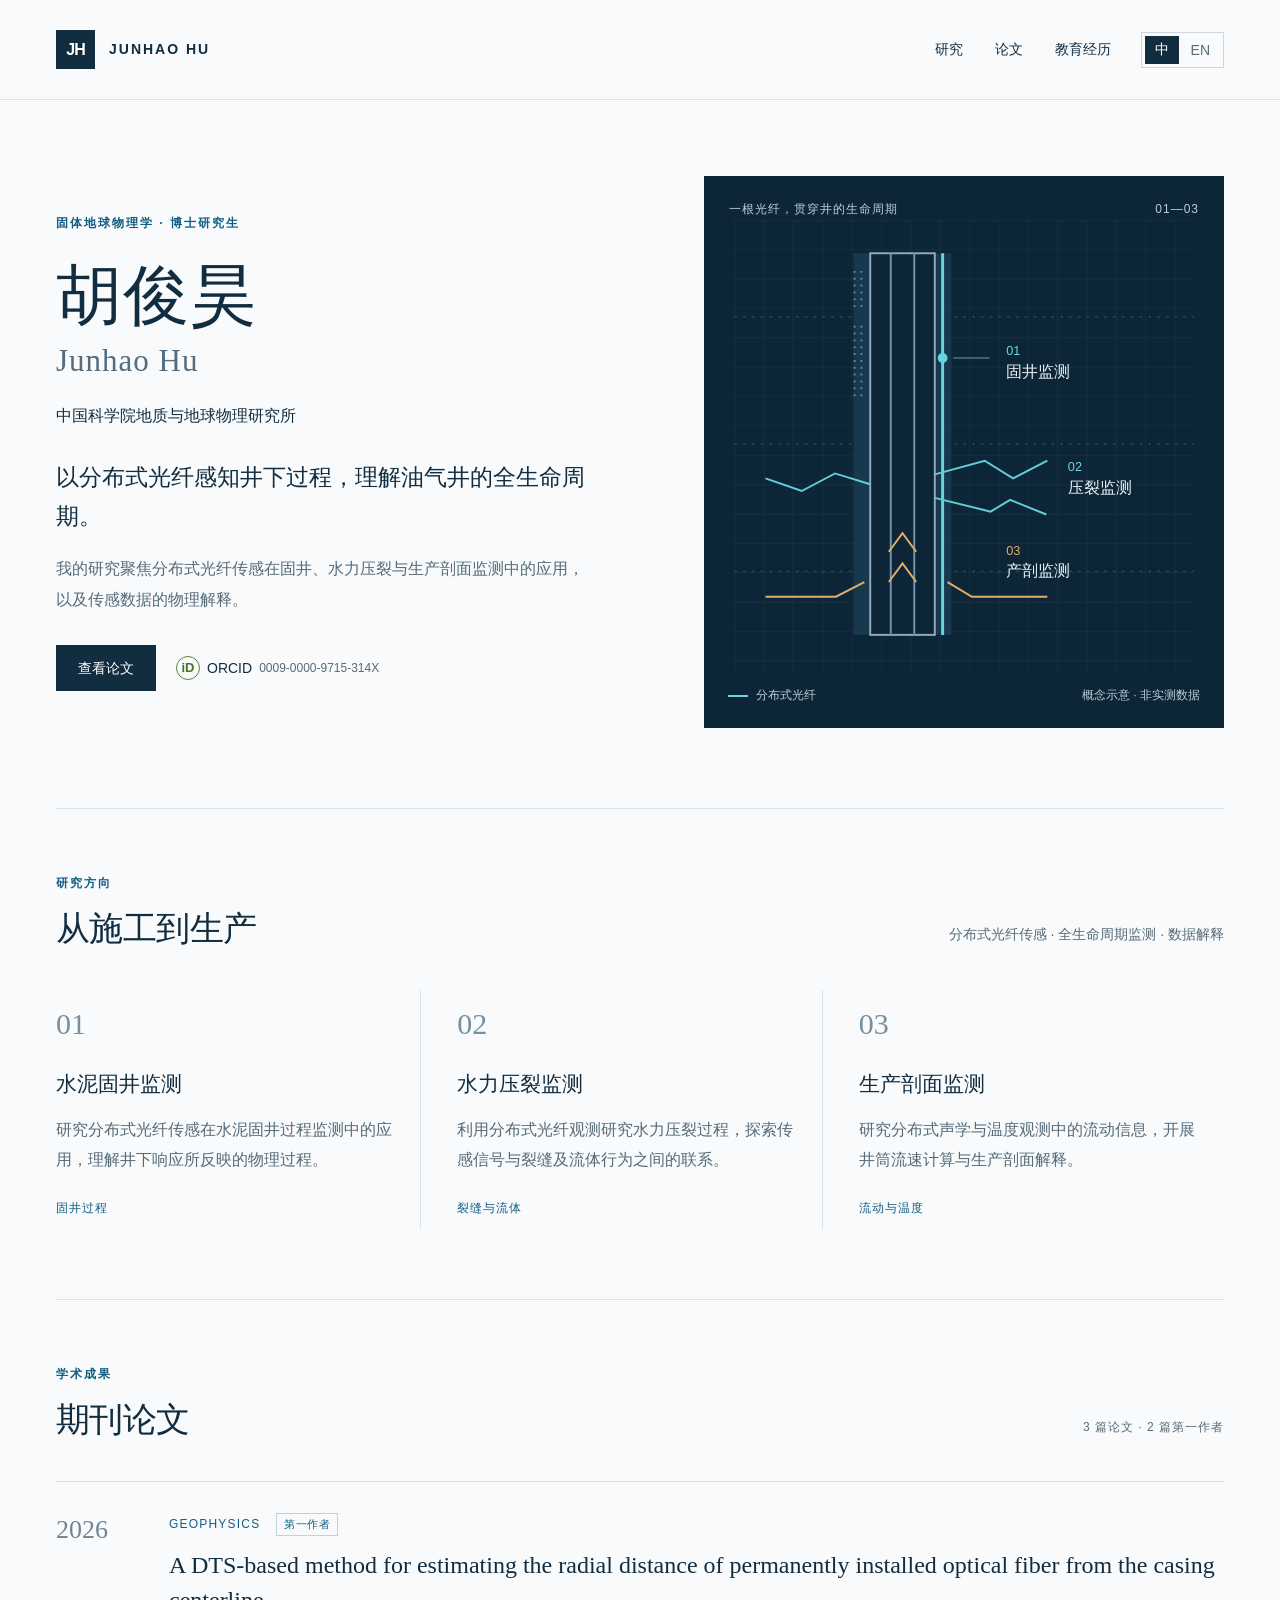
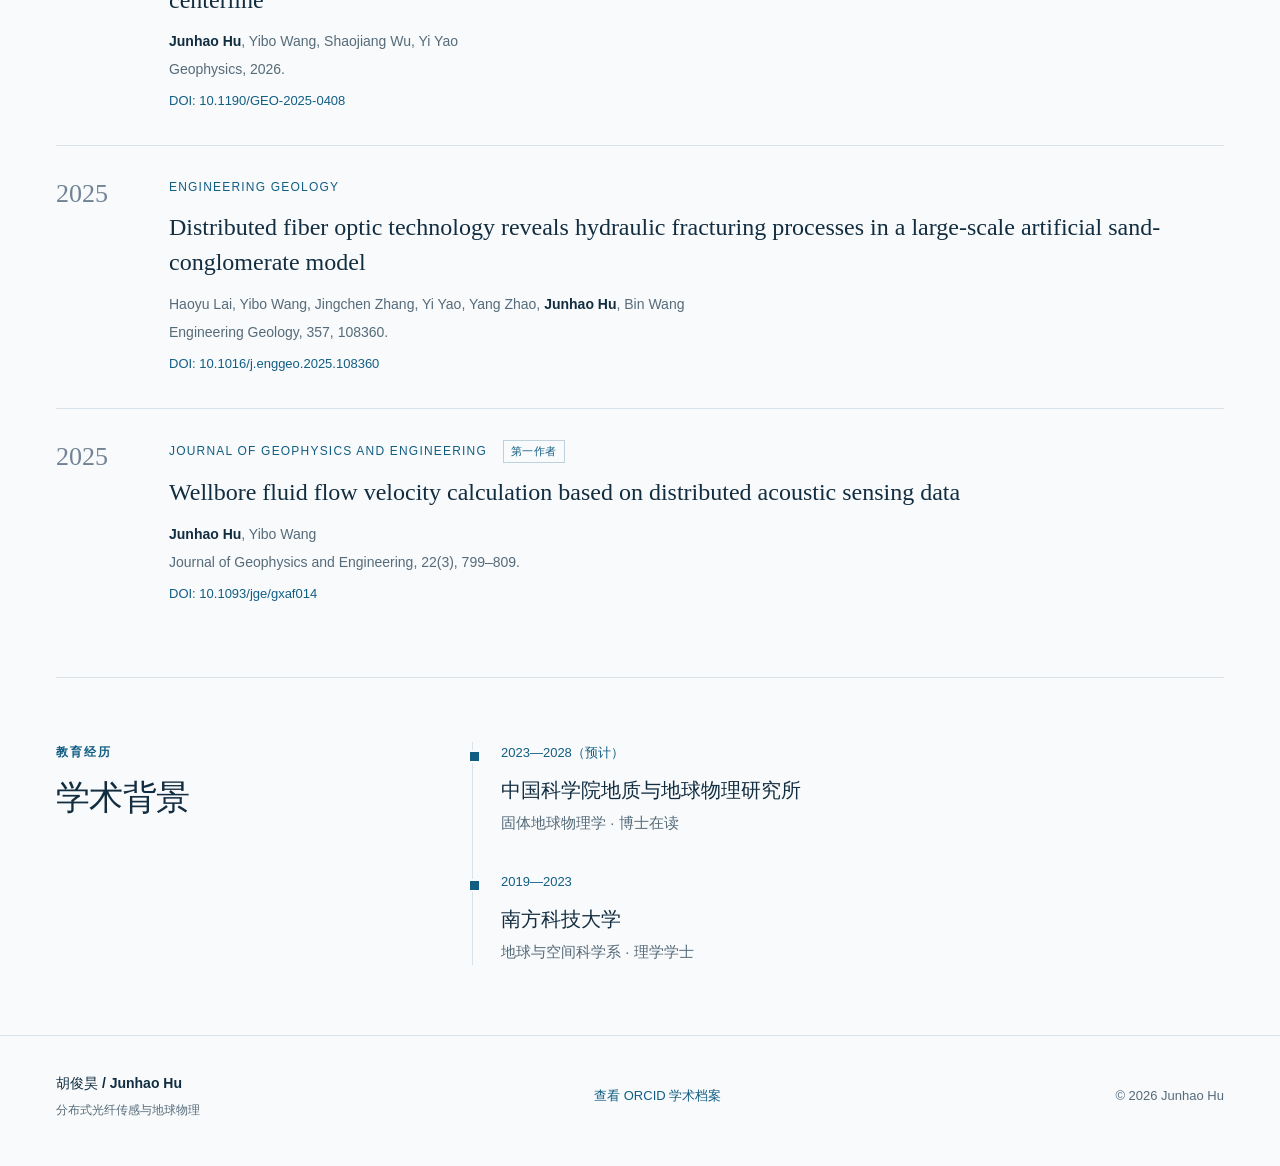
==== index.html @ ee8f6b7a "Publish bilingual academic homepage" ====
<!doctype html>
<html lang="zh-CN"><head><meta charset="utf-8"><meta name="viewport" content="width=device-width,initial-scale=1"><meta name="description" content="胡俊昊 Junhao Hu — 分布式光纤传感、油气井全生命周期监测与数据解释。Distributed fiber-optic sensing for oil and gas wells."><title>胡俊昊 · Junhao Hu | Geophysics</title><link rel="icon" href="favicon.svg" type="image/svg+xml"><link rel="stylesheet" href="style.css"></head>
<body><a class="skip" href="#main" data-zh="跳至正文" data-en="Skip to content">跳至正文</a><header><a class="brand" href="#home" aria-label="Junhao Hu home"><span class="monogram">JH</span><span>JUNHAO HU</span></a><nav aria-label="Main navigation"><a href="#research" data-zh="研究" data-en="Research">研究</a><a href="#publications" data-zh="论文" data-en="Publications">论文</a><a href="#education" data-zh="教育经历" data-en="Education">教育经历</a></nav><div class="languages" role="group" aria-label="Language"><button id="zh" aria-pressed="true" lang="zh">中</button><button id="en" aria-pressed="false" lang="en">EN</button></div></header>
<main id="main"><section class="hero" id="home"><div class="hero-copy"><div class="eyebrow" data-zh="固体地球物理学 · 博士研究生" data-en="SOLID EARTH GEOPHYSICS · PH.D. STUDENT">固体地球物理学 · 博士研究生</div><h1><span data-zh="胡俊昊" data-en="Junhao Hu">胡俊昊</span><small data-zh="Junhao Hu" data-en="胡俊昊">Junhao Hu</small></h1><p class="institution" data-zh="中国科学院地质与地球物理研究所" data-en="Institute of Geology and Geophysics, Chinese Academy of Sciences">中国科学院地质与地球物理研究所</p><p class="lead" data-zh="以分布式光纤感知井下过程，理解油气井的全生命周期。" data-en="Sensing downhole processes with distributed fiber optics throughout the life cycle of oil and gas wells.">以分布式光纤感知井下过程，理解油气井的全生命周期。</p><p class="intro" data-zh="我的研究聚焦分布式光纤传感在固井、水力压裂与生产剖面监测中的应用，以及传感数据的物理解释。" data-en="My research focuses on distributed fiber-optic sensing for cementing, hydraulic fracturing, and production profiling, with an emphasis on the physical interpretation of sensing data.">我的研究聚焦分布式光纤传感在固井、水力压裂与生产剖面监测中的应用，以及传感数据的物理解释。</p><div class="hero-links"><a class="primary" href="#publications" data-zh="查看论文" data-en="View publications">查看论文</a><a class="orcid" href="https://orcid.org/0009-0000-9715-314X" target="_blank" rel="noopener noreferrer"><span class="orcid-icon">iD</span>ORCID <span class="orcid-number">0009-0000-9715-314X</span></a></div></div>
<figure class="well-figure"><div class="figure-head"><span data-zh="一根光纤，贯穿井的生命周期" data-en="ONE FIBER. A WELL’S LIFE CYCLE.">一根光纤，贯穿井的生命周期</span><span>01—03</span></div><svg viewBox="0 0 470 465" role="img" aria-labelledby="diagram-title"><title id="diagram-title">Conceptual wellbore cross section showing cementing, hydraulic fracturing and production monitoring</title><defs><pattern id="grid" width="30" height="30" patternUnits="userSpaceOnUse"><path d="M 30 0 L 0 0 0 30" fill="none" stroke="#29465d" stroke-width=".5"/></pattern></defs><rect width="470" height="465" fill="url(#grid)"/><path d="M0 99H470 M0 229H470 M0 359H470" stroke="#557087" stroke-dasharray="3 6" opacity=".6"/><rect x="122" y="34" width="100" height="390" fill="#17384d"/><rect x="139" y="34" width="66" height="390" fill="#0d2637" stroke="#93aabb" stroke-width="2"/><path d="M160 34V424 M184 34V424" stroke="#7492a8" stroke-width="2"/><path d="M213 34V424" stroke="#68d4e0" stroke-width="3"/><path d="M123 52V90 M130 52V90 M123 108V180 M130 108V180" stroke="#608797" stroke-width="2" stroke-dasharray="2 5"/><path d="M205 260L256 246 285 264 320 246 M205 284L262 298 282 286 319 301 M139 270L103 259 69 277 32 264" fill="none" stroke="#63cedb" stroke-width="2"/><path d="M158 370L172 351 186 370 M158 339L172 320 186 339" fill="none" stroke="#e4ac6c" stroke-width="2"/><path d="M320 385H243L218 370 M32 385H104L133 370" fill="none" stroke="#e4ac6c" stroke-width="2"/><circle cx="213" cy="141" r="5" fill="#68d4e0"/><path d="M224 141H261" stroke="#7899aa"/><text x="278" y="138" fill="#6cd5df" font-size="13" font-family="sans-serif">01</text><text x="278" y="160" fill="#ecf1f5" font-size="16" data-zh="固井监测" data-en="Cementing">固井监测</text><text x="341" y="257" fill="#6cd5df" font-size="13" font-family="sans-serif">02</text><text x="341" y="279" fill="#ecf1f5" font-size="16" data-zh="压裂监测" data-en="Fracturing">压裂监测</text><text x="278" y="342" fill="#e4ac6c" font-size="13" font-family="sans-serif">03</text><text x="278" y="364" fill="#ecf1f5" font-size="16" data-zh="产剖监测" data-en="Production">产剖监测</text></svg><figcaption><span><i></i><span data-zh="分布式光纤" data-en="Distributed optical fiber">分布式光纤</span></span><span data-zh="概念示意 · 非实测数据" data-en="Conceptual · not measured data">概念示意 · 非实测数据</span></figcaption></figure></section>
<section id="research" class="section research"><div class="section-heading"><div><span class="eyebrow" data-zh="研究方向" data-en="RESEARCH INTERESTS">研究方向</span><h2 data-zh="从施工到生产" data-en="From construction to production">从施工到生产</h2></div><p data-zh="分布式光纤传感 · 全生命周期监测 · 数据解释" data-en="Distributed sensing · Life-cycle monitoring · Data interpretation">分布式光纤传感 · 全生命周期监测 · 数据解释</p></div><div class="research-grid"><article><span class="index">01</span><h3 data-zh="水泥固井监测" data-en="Cementing monitoring">水泥固井监测</h3><p data-zh="研究分布式光纤传感在水泥固井过程监测中的应用，理解井下响应所反映的物理过程。" data-en="Investigating distributed fiber-optic sensing for monitoring cementing operations and interpreting the physical processes behind downhole responses.">研究分布式光纤传感在水泥固井过程监测中的应用，理解井下响应所反映的物理过程。</p><div class="tag" data-zh="固井过程" data-en="CEMENTING OPERATIONS">固井过程</div></article><article><span class="index">02</span><h3 data-zh="水力压裂监测" data-en="Hydraulic fracturing">水力压裂监测</h3><p data-zh="利用分布式光纤观测研究水力压裂过程，探索传感信号与裂缝及流体行为之间的联系。" data-en="Using distributed fiber-optic observations to study hydraulic fracturing and explore links between sensing signals, fracture behavior, and fluid processes.">利用分布式光纤观测研究水力压裂过程，探索传感信号与裂缝及流体行为之间的联系。</p><div class="tag" data-zh="裂缝与流体" data-en="FRACTURES & FLUIDS">裂缝与流体</div></article><article><span class="index">03</span><h3 data-zh="生产剖面监测" data-en="Production profiling">生产剖面监测</h3><p data-zh="研究分布式声学与温度观测中的流动信息，开展井筒流速计算与生产剖面解释。" data-en="Studying flow information in distributed acoustic and temperature measurements for wellbore velocity estimation and production-profile interpretation.">研究分布式声学与温度观测中的流动信息，开展井筒流速计算与生产剖面解释。</p><div class="tag" data-zh="流动与温度" data-en="FLOW & TEMPERATURE">流动与温度</div></article></div></section>
<section id="publications" class="section publications"><div class="section-heading"><div><span class="eyebrow" data-zh="学术成果" data-en="PUBLICATIONS">学术成果</span><h2 data-zh="期刊论文" data-en="Journal articles">期刊论文</h2></div><span class="count" data-zh="3 篇论文 · 2 篇第一作者" data-en="3 ARTICLES · 2 FIRST-AUTHOR">3 篇论文 · 2 篇第一作者</span></div><div class="publication-list"><article class="paper"><div class="year">2026</div><div class="paper-body"><div class="journal">GEOPHYSICS <span data-zh="第一作者" data-en="FIRST AUTHOR">第一作者</span></div><h3><a href="https://doi.org/10.1190/GEO-2025-0408" target="_blank" rel="noopener noreferrer">A DTS-based method for estimating the radial distance of permanently installed optical fiber from the casing centerline</a></h3><p class="authors"><strong>Junhao Hu</strong>, Yibo Wang, Shaojiang Wu, Yi Yao</p><p class="citation">Geophysics, 2026.</p><a class="doi" href="https://doi.org/10.1190/GEO-2025-0408" target="_blank" rel="noopener noreferrer">DOI: 10.1190/GEO-2025-0408</a></div></article><article class="paper"><div class="year">2025</div><div class="paper-body"><div class="journal">ENGINEERING GEOLOGY</div><h3><a href="https://doi.org/10.1016/j.enggeo.2025.108360" target="_blank" rel="noopener noreferrer">Distributed fiber optic technology reveals hydraulic fracturing processes in a large-scale artificial sand-conglomerate model</a></h3><p class="authors">Haoyu Lai, Yibo Wang, Jingchen Zhang, Yi Yao, Yang Zhao, <strong>Junhao Hu</strong>, Bin Wang</p><p class="citation">Engineering Geology, 357, 108360.</p><a class="doi" href="https://doi.org/10.1016/j.enggeo.2025.108360" target="_blank" rel="noopener noreferrer">DOI: 10.1016/j.enggeo.2025.108360</a></div></article><article class="paper"><div class="year">2025</div><div class="paper-body"><div class="journal">JOURNAL OF GEOPHYSICS AND ENGINEERING <span data-zh="第一作者" data-en="FIRST AUTHOR">第一作者</span></div><h3><a href="https://doi.org/10.1093/jge/gxaf014" target="_blank" rel="noopener noreferrer">Wellbore fluid flow velocity calculation based on distributed acoustic sensing data</a></h3><p class="authors"><strong>Junhao Hu</strong>, Yibo Wang</p><p class="citation">Journal of Geophysics and Engineering, 22(3), 799–809.</p><a class="doi" href="https://doi.org/10.1093/jge/gxaf014" target="_blank" rel="noopener noreferrer">DOI: 10.1093/jge/gxaf014</a></div></article></div></section>
<section id="education" class="section education"><div><span class="eyebrow" data-zh="教育经历" data-en="EDUCATION">教育经历</span><h2 data-zh="学术背景" data-en="Academic background">学术背景</h2></div><div class="timeline"><article><div class="education-date" data-zh="2023—2028（预计）" data-en="2023—2028 (expected)">2023—2028（预计）</div><h3 data-zh="中国科学院地质与地球物理研究所" data-en="Institute of Geology and Geophysics, Chinese Academy of Sciences">中国科学院地质与地球物理研究所</h3><p data-zh="固体地球物理学 · 博士在读" data-en="Ph.D. studies in Solid Earth Geophysics">固体地球物理学 · 博士在读</p></article><article><div class="education-date">2019—2023</div><h3 data-zh="南方科技大学" data-en="Southern University of Science and Technology">南方科技大学</h3><p data-zh="地球与空间科学系 · 理学学士" data-en="B.Sc. · Department of Earth and Space Sciences">地球与空间科学系 · 理学学士</p></article></div></section>
</main><footer><div><strong data-zh="胡俊昊 / Junhao Hu" data-en="Junhao Hu / 胡俊昊">胡俊昊 / Junhao Hu</strong><p data-zh="分布式光纤传感与地球物理" data-en="Distributed fiber-optic sensing & geophysics">分布式光纤传感与地球物理</p></div><a href="https://orcid.org/0009-0000-9715-314X" target="_blank" rel="noopener noreferrer" data-zh="查看 ORCID 学术档案" data-en="View ORCID profile">查看 ORCID 学术档案</a><span>© 2026 Junhao Hu</span></footer><script src="app.js"></script></body></html>
---- style.css ----
:root{--ink:#122d40;--muted:#566b79;--blue:#125e83;--line:#d9e2e8;--bg:#f8fafc}*{box-sizing:border-box}html{scroll-behavior:smooth;scroll-padding-top:105px}body{margin:0;color:var(--ink);background:var(--bg);font-family:Inter,'Segoe UI','PingFang SC','Microsoft YaHei',sans-serif;font-size:16px;line-height:1.75}a{color:inherit;text-decoration:none}a:hover{color:var(--blue)}button,a{-webkit-tap-highlight-color:transparent}a:focus-visible,button:focus-visible{outline:3px solid #ce771e;outline-offset:5px}.skip{position:absolute;left:20px;top:-80px;background:white;padding:12px;z-index:10}.skip:focus{top:10px}header{max-width:1320px;margin:auto;height:100px;display:flex;align-items:center;justify-content:space-between;gap:30px;padding:0 56px;border-bottom:1px solid var(--line)}.brand{display:flex;align-items:center;gap:14px;font-size:14px;font-weight:700;letter-spacing:2px}.monogram{background:var(--ink);color:white;display:grid;place-items:center;width:39px;height:39px;font-size:16px;letter-spacing:-1px}nav{display:flex;gap:32px;margin-left:auto;font-size:14px}nav a:hover{border-bottom:1px solid var(--blue)}.languages{display:flex;border:1px solid #cbd6df;padding:3px;gap:2px}.languages button{border:0;background:transparent;color:var(--muted);padding:5px 10px;font-size:14px;cursor:pointer}.languages button[aria-pressed=true]{background:var(--ink);color:white}main{max-width:1208px;margin:auto}.hero{display:grid;grid-template-columns:1.12fr 1fr;gap:65px;padding:76px 0 80px;align-items:center}.eyebrow{font-size:12px;letter-spacing:2px;font-weight:650;color:var(--blue);display:block}.hero h1{font-size:66px;font-weight:500;line-height:1.18;letter-spacing:1px;margin:23px 0 22px}.hero h1 small{display:block;font-family:Georgia,serif;font-size:31px;font-weight:400;letter-spacing:1px;color:#536c7f;margin-top:9px}.institution{font-size:16px;max-width:530px;margin:0 0 28px}.lead{font-size:23px;line-height:1.7;margin:0 0 18px;max-width:530px;font-weight:500}.intro{color:var(--muted);max-width:530px;line-height:1.9;margin-bottom:30px}.hero-links{display:flex;align-items:center;gap:20px;flex-wrap:wrap}.primary{background:var(--ink);color:white;padding:11px 22px;font-size:14px}.primary:hover{background:var(--blue);color:white}.orcid{font-size:14px;display:flex;align-items:center;gap:7px}.orcid-icon{border:1px solid #60832e;border-radius:50%;width:24px;height:24px;display:inline-grid;place-items:center;color:#4b7025;font-size:13px;font-weight:700}.orcid-number{font-size:12px;color:var(--muted)}.well-figure{margin:0;background:#0d2637;color:#bdccd5;align-self:stretch;display:flex;flex-direction:column;justify-content:space-between;min-width:0}.figure-head{display:flex;justify-content:space-between;gap:15px;padding:23px 25px 0;font-size:12px;letter-spacing:1px}.well-figure svg{display:block;width:100%;height:auto;max-height:455px}.well-figure figcaption{display:flex;justify-content:space-between;gap:16px;padding:10px 24px 22px;font-size:12px}.well-figure figcaption>span:first-child{display:flex;gap:8px;align-items:center}.well-figure i{display:inline-block;height:2px;width:20px;background:#68d4e0}.section{padding:64px 0 70px;border-top:1px solid var(--line)}.section-heading{display:flex;justify-content:space-between;align-items:flex-end;gap:40px;margin-bottom:38px}h2{font-size:34px;line-height:1.35;font-weight:500;margin:12px 0 0;letter-spacing:-.6px}.section-heading>p{font-size:14px;color:var(--muted);margin:0 0 5px;max-width:350px}.research-grid{display:grid;grid-template-columns:repeat(3,1fr);gap:36px}.research-grid article{padding:8px 24px 10px 0;border-right:1px solid var(--line)}.research-grid article:last-child{border:0}.index{color:#7690a2;font-family:Georgia,serif;font-size:30px}.research-grid h3{font-size:21px;line-height:1.5;font-weight:550;margin:18px 0 15px}.research-grid p{color:var(--muted);font-size:16px;line-height:1.9;margin:0 0 22px}.tag{font-size:12px;letter-spacing:1px;color:var(--blue)}.count{font-size:12px;letter-spacing:1px;color:var(--muted);margin-bottom:5px}.paper{display:grid;grid-template-columns:86px 1fr;gap:27px;padding:31px 0;border-top:1px solid var(--line)}.paper:last-child{padding-bottom:0}.year{font-family:Georgia,serif;font-size:26px;line-height:1.3;color:#718394}.journal{font-size:12px;letter-spacing:1.2px;color:var(--blue);display:flex;align-items:center;gap:16px;flex-wrap:wrap}.journal span{border:1px solid #bed1dc;padding:1px 7px;font-size:11px;letter-spacing:.4px}.paper h3{font-family:Georgia,'Times New Roman',serif;font-size:24px;font-weight:400;line-height:1.45;margin:12px 0}.paper h3 a:hover{text-decoration:underline;text-underline-offset:4px}.authors{font-size:14px;color:var(--muted);margin:9px 0 3px}.authors strong{color:var(--ink);font-weight:600}.citation{font-size:14px;margin:0;color:var(--muted)}.doi{display:inline-block;font-size:13px;color:var(--blue);margin-top:9px;overflow-wrap:anywhere}.education{display:grid;grid-template-columns:1fr 2fr;gap:40px}.timeline{padding-left:28px;border-left:1px solid var(--line)}.timeline article{position:relative;padding:0 0 35px}.timeline article:last-child{padding-bottom:0}.timeline article:before{position:absolute;content:'';width:9px;height:9px;background:var(--blue);top:8px;left:-33px;border:2px solid var(--bg)}.education-date{font-size:13px;color:var(--blue)}.timeline h3{font-size:20px;font-weight:500;line-height:1.5;margin:10px 0 5px}.timeline p{margin:0;color:var(--muted);font-size:15px}footer{max-width:1320px;margin:auto;border-top:1px solid var(--line);display:flex;justify-content:space-between;align-items:center;padding:35px 56px 45px;gap:24px;font-size:13px;color:var(--muted)}footer strong{color:var(--ink);font-size:14px;font-weight:550}footer p{margin:4px 0 0;font-size:12px}footer a{color:var(--blue)}html[lang=en] .hero h1{font-size:60px;letter-spacing:-2px}html[lang=en] .hero h1 small{font-family:inherit;font-size:28px;letter-spacing:4px}html[lang=en] .lead{font-size:22px;line-height:1.6}html[lang=en] .institution{line-height:1.6}html[lang=en] .hero{gap:50px}@media(min-width:1450px){header,footer{max-width:1400px}main{max-width:1288px}.hero{gap:85px}}@media(max-width:1300px){main{margin:0 56px}}@media(max-width:950px){header{padding:0 30px}main{margin:0 30px}.hero{gap:30px;padding:55px 0}.hero h1,html[lang=en] .hero h1{font-size:46px}.lead,html[lang=en] .lead{font-size:20px}.orcid-number{display:none}.figure-head{font-size:11px;padding:18px}.well-figure figcaption{flex-direction:column;gap:4px;padding:14px 18px}.research-grid{gap:22px}.section-heading>p{max-width:250px}footer{padding:30px}}@media(max-width:680px){header{height:auto;min-height:84px;padding:18px 22px;gap:15px;flex-wrap:wrap}.brand{font-size:12px;gap:10px}.monogram{width:33px;height:33px}.languages{margin-left:auto}nav{order:3;width:100%;margin:2px 0 0;justify-content:space-between;font-size:14px;gap:15px}main{margin:0 24px}.hero,html[lang=en] .hero{grid-template-columns:1fr;gap:35px;padding:40px 0 45px}.hero h1,html[lang=en] .hero h1{font-size:49px;margin:18px 0}.hero h1 small{font-size:26px}.institution{margin-bottom:23px}.hero-links{gap:20px}.well-figure{max-width:470px;width:100%;margin:auto}.well-figure svg{max-height:410px}.well-figure figcaption{flex-direction:row;font-size:11px}.section{padding:40px 0 45px}.section-heading{display:block;margin-bottom:25px}.section-heading>p,.count{display:block;margin-top:16px;max-width:none}h2{font-size:29px}.research-grid{grid-template-columns:1fr;gap:0}.research-grid article{border-right:0;border-bottom:1px solid var(--line);padding:18px 0 24px}.research-grid h3{margin:7px 0 10px}.research-grid p{margin-bottom:12px}.index{font-size:25px}.paper{grid-template-columns:1fr;gap:8px;padding:25px 0}.year{font-size:22px}.paper h3{font-size:22px}.journal{font-size:11px;gap:10px;letter-spacing:.7px}.education{grid-template-columns:1fr;gap:30px}footer{flex-wrap:wrap;padding:25px 24px;gap:20px}footer>span{width:100%;font-size:12px}}@media(prefers-reduced-motion:reduce){html{scroll-behavior:auto}}
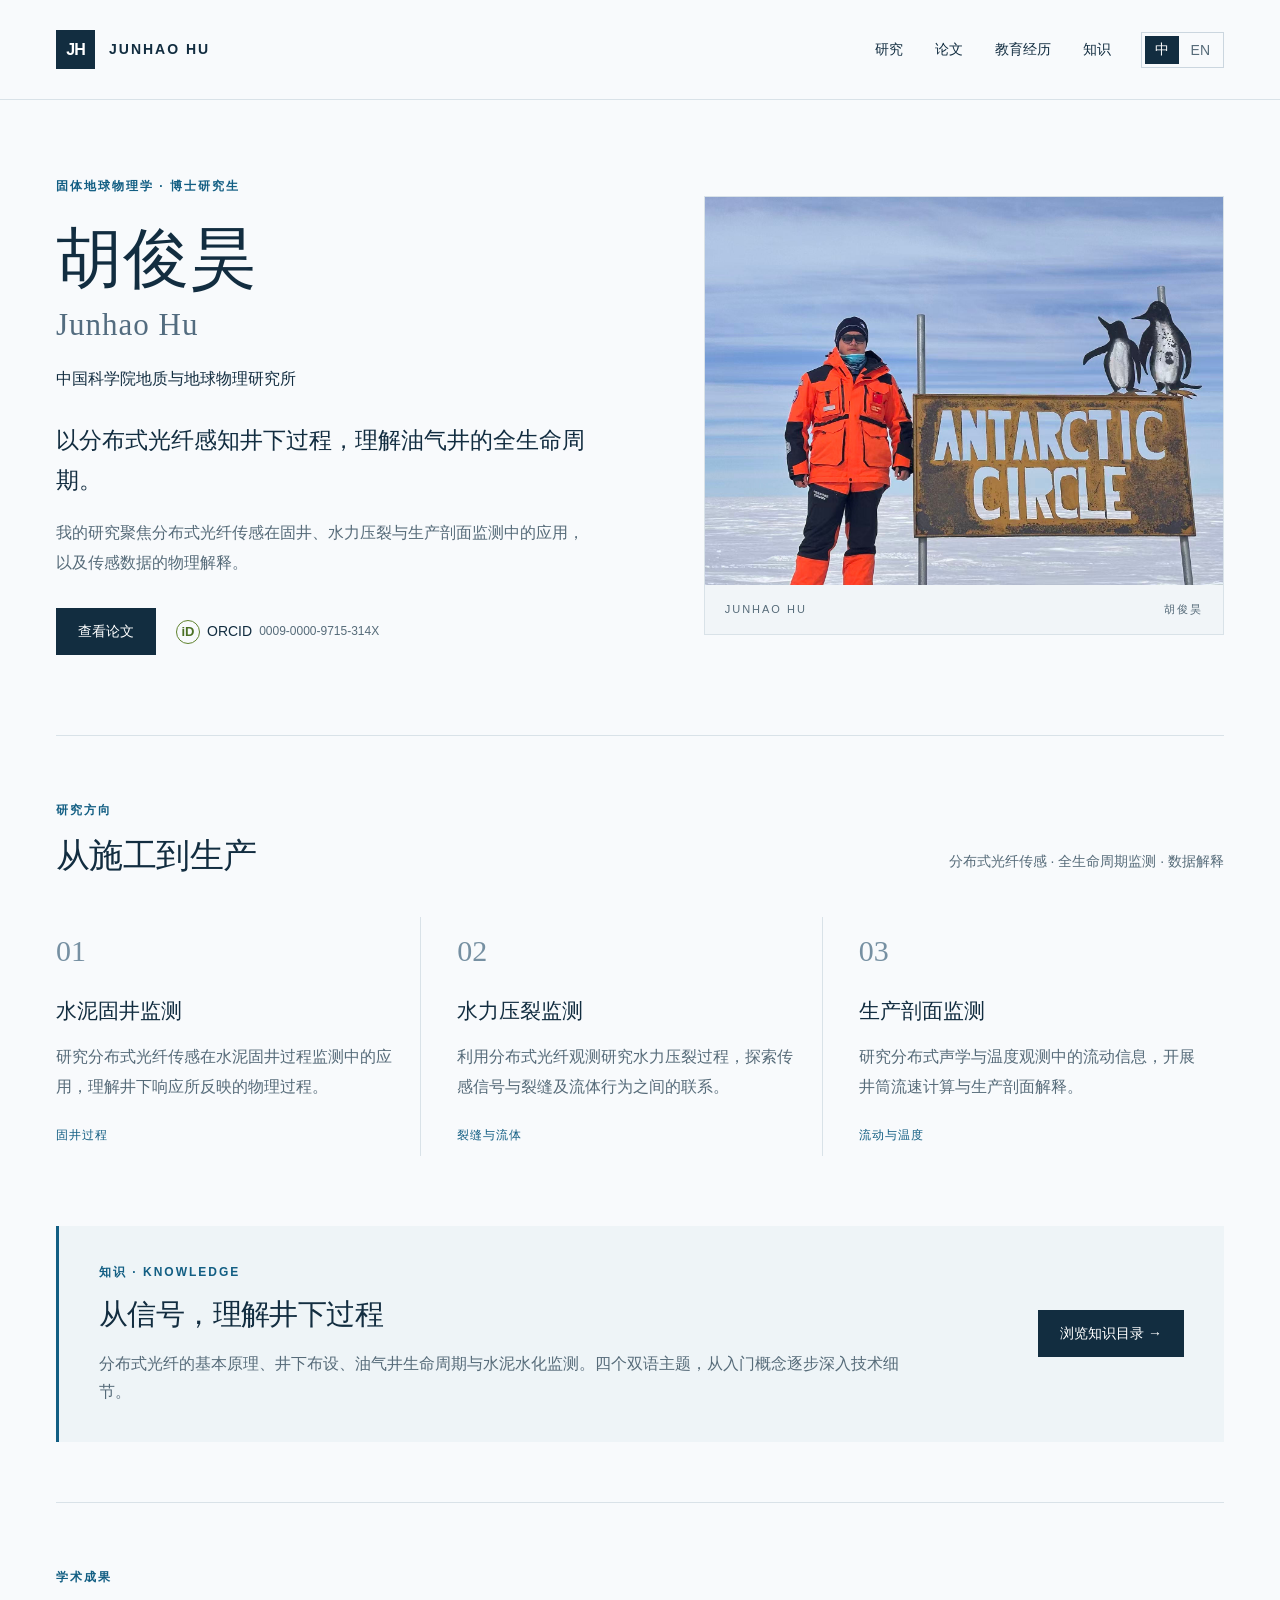
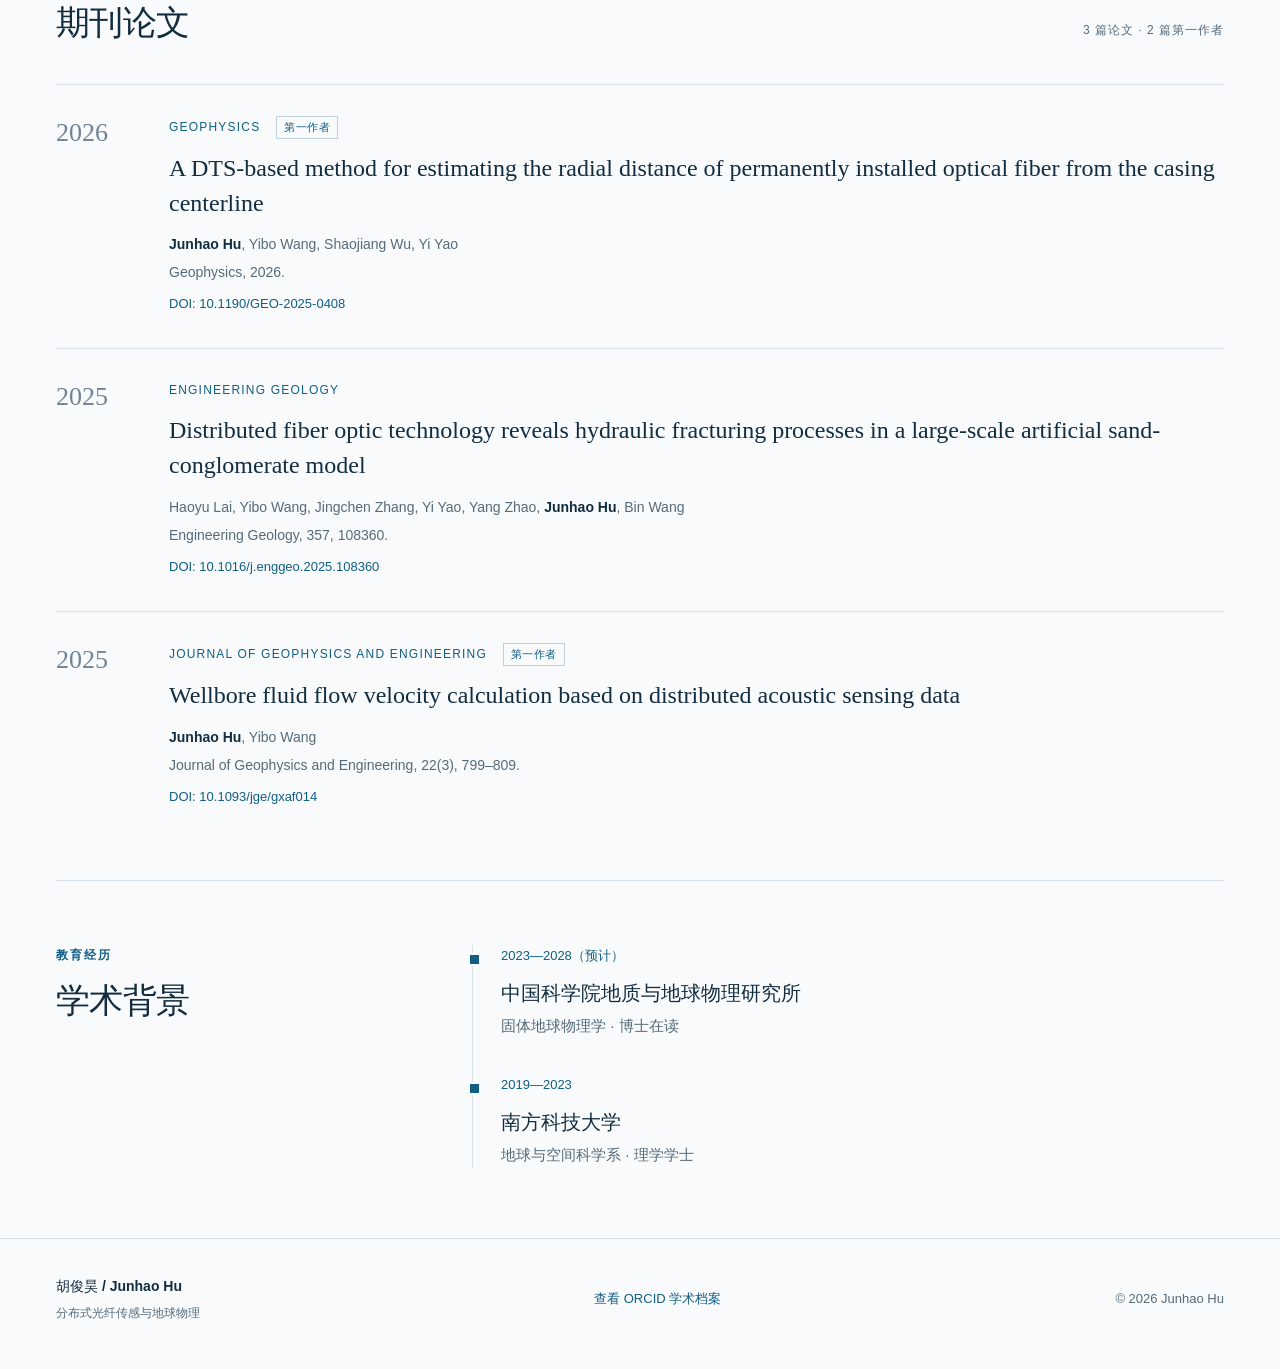
==== commit 6e529fa1: "Add bilingual fiber-optic knowledge articles and homepage photo" ====
--- a/index.html
+++ b/index.html
@@ -1,9 +1,10 @@
 <!doctype html>
-<html lang="zh-CN"><head><meta charset="utf-8"><meta name="viewport" content="width=device-width,initial-scale=1"><meta name="description" content="胡俊昊 Junhao Hu — 分布式光纤传感、油气井全生命周期监测与数据解释。Distributed fiber-optic sensing for oil and gas wells."><title>胡俊昊 · Junhao Hu | Geophysics</title><link rel="icon" href="favicon.svg" type="image/svg+xml"><link rel="stylesheet" href="style.css"></head>
-<body><a class="skip" href="#main" data-zh="跳至正文" data-en="Skip to content">跳至正文</a><header><a class="brand" href="#home" aria-label="Junhao Hu home"><span class="monogram">JH</span><span>JUNHAO HU</span></a><nav aria-label="Main navigation"><a href="#research" data-zh="研究" data-en="Research">研究</a><a href="#publications" data-zh="论文" data-en="Publications">论文</a><a href="#education" data-zh="教育经历" data-en="Education">教育经历</a></nav><div class="languages" role="group" aria-label="Language"><button id="zh" aria-pressed="true" lang="zh">中</button><button id="en" aria-pressed="false" lang="en">EN</button></div></header>
+<html lang="zh-CN"><head><meta charset="utf-8"><meta name="viewport" content="width=device-width,initial-scale=1"><meta name="description" content="胡俊昊 Junhao Hu — 分布式光纤传感、油气井全生命周期监测与数据解释。Distributed fiber-optic sensing for oil and gas wells."><title>胡俊昊 · Junhao Hu | Geophysics</title><link rel="icon" href="favicon.svg" type="image/svg+xml"><link rel="stylesheet" href="style.css"><link rel="stylesheet" href="knowledge/knowledge.css"></head>
+<body><a class="skip" href="#main" data-zh="跳至正文" data-en="Skip to content">跳至正文</a><header><a class="brand" href="#home" aria-label="Junhao Hu home"><span class="monogram">JH</span><span>JUNHAO HU</span></a><nav aria-label="Main navigation"><a href="#research" data-zh="研究" data-en="Research">研究</a><a href="#publications" data-zh="论文" data-en="Publications">论文</a><a href="#education" data-zh="教育经历" data-en="Education">教育经历</a><a href="knowledge/index.html" data-zh="知识" data-en="Knowledge">知识</a></nav><div class="languages" role="group" aria-label="Language"><button id="zh" aria-pressed="true" lang="zh">中</button><button id="en" aria-pressed="false" lang="en">EN</button></div></header>
 <main id="main"><section class="hero" id="home"><div class="hero-copy"><div class="eyebrow" data-zh="固体地球物理学 · 博士研究生" data-en="SOLID EARTH GEOPHYSICS · PH.D. STUDENT">固体地球物理学 · 博士研究生</div><h1><span data-zh="胡俊昊" data-en="Junhao Hu">胡俊昊</span><small data-zh="Junhao Hu" data-en="胡俊昊">Junhao Hu</small></h1><p class="institution" data-zh="中国科学院地质与地球物理研究所" data-en="Institute of Geology and Geophysics, Chinese Academy of Sciences">中国科学院地质与地球物理研究所</p><p class="lead" data-zh="以分布式光纤感知井下过程，理解油气井的全生命周期。" data-en="Sensing downhole processes with distributed fiber optics throughout the life cycle of oil and gas wells.">以分布式光纤感知井下过程，理解油气井的全生命周期。</p><p class="intro" data-zh="我的研究聚焦分布式光纤传感在固井、水力压裂与生产剖面监测中的应用，以及传感数据的物理解释。" data-en="My research focuses on distributed fiber-optic sensing for cementing, hydraulic fracturing, and production profiling, with an emphasis on the physical interpretation of sensing data.">我的研究聚焦分布式光纤传感在固井、水力压裂与生产剖面监测中的应用，以及传感数据的物理解释。</p><div class="hero-links"><a class="primary" href="#publications" data-zh="查看论文" data-en="View publications">查看论文</a><a class="orcid" href="https://orcid.org/0009-0000-9715-314X" target="_blank" rel="noopener noreferrer"><span class="orcid-icon">iD</span>ORCID <span class="orcid-number">0009-0000-9715-314X</span></a></div></div>
-<figure class="well-figure"><div class="figure-head"><span data-zh="一根光纤，贯穿井的生命周期" data-en="ONE FIBER. A WELL’S LIFE CYCLE.">一根光纤，贯穿井的生命周期</span><span>01—03</span></div><svg viewBox="0 0 470 465" role="img" aria-labelledby="diagram-title"><title id="diagram-title">Conceptual wellbore cross section showing cementing, hydraulic fracturing and production monitoring</title><defs><pattern id="grid" width="30" height="30" patternUnits="userSpaceOnUse"><path d="M 30 0 L 0 0 0 30" fill="none" stroke="#29465d" stroke-width=".5"/></pattern></defs><rect width="470" height="465" fill="url(#grid)"/><path d="M0 99H470 M0 229H470 M0 359H470" stroke="#557087" stroke-dasharray="3 6" opacity=".6"/><rect x="122" y="34" width="100" height="390" fill="#17384d"/><rect x="139" y="34" width="66" height="390" fill="#0d2637" stroke="#93aabb" stroke-width="2"/><path d="M160 34V424 M184 34V424" stroke="#7492a8" stroke-width="2"/><path d="M213 34V424" stroke="#68d4e0" stroke-width="3"/><path d="M123 52V90 M130 52V90 M123 108V180 M130 108V180" stroke="#608797" stroke-width="2" stroke-dasharray="2 5"/><path d="M205 260L256 246 285 264 320 246 M205 284L262 298 282 286 319 301 M139 270L103 259 69 277 32 264" fill="none" stroke="#63cedb" stroke-width="2"/><path d="M158 370L172 351 186 370 M158 339L172 320 186 339" fill="none" stroke="#e4ac6c" stroke-width="2"/><path d="M320 385H243L218 370 M32 385H104L133 370" fill="none" stroke="#e4ac6c" stroke-width="2"/><circle cx="213" cy="141" r="5" fill="#68d4e0"/><path d="M224 141H261" stroke="#7899aa"/><text x="278" y="138" fill="#6cd5df" font-size="13" font-family="sans-serif">01</text><text x="278" y="160" fill="#ecf1f5" font-size="16" data-zh="固井监测" data-en="Cementing">固井监测</text><text x="341" y="257" fill="#6cd5df" font-size="13" font-family="sans-serif">02</text><text x="341" y="279" fill="#ecf1f5" font-size="16" data-zh="压裂监测" data-en="Fracturing">压裂监测</text><text x="278" y="342" fill="#e4ac6c" font-size="13" font-family="sans-serif">03</text><text x="278" y="364" fill="#ecf1f5" font-size="16" data-zh="产剖监测" data-en="Production">产剖监测</text></svg><figcaption><span><i></i><span data-zh="分布式光纤" data-en="Distributed optical fiber">分布式光纤</span></span><span data-zh="概念示意 · 非实测数据" data-en="Conceptual · not measured data">概念示意 · 非实测数据</span></figcaption></figure></section>
+<figure class="profile-photo"><img src="assets/junhao-hu.jpg" width="1706" height="1279" fetchpriority="high" alt="胡俊昊身穿橙色冬装，站在写有 ANTARCTIC CIRCLE 的标牌旁。" data-alt-zh="胡俊昊身穿橙色冬装，站在写有 ANTARCTIC CIRCLE 的标牌旁。" data-alt-en="Junhao Hu in orange winter clothing beside a sign reading ANTARCTIC CIRCLE."><figcaption><span>JUNHAO HU</span><span data-zh="胡俊昊" data-en="胡俊昊">胡俊昊</span></figcaption></figure></section>
 <section id="research" class="section research"><div class="section-heading"><div><span class="eyebrow" data-zh="研究方向" data-en="RESEARCH INTERESTS">研究方向</span><h2 data-zh="从施工到生产" data-en="From construction to production">从施工到生产</h2></div><p data-zh="分布式光纤传感 · 全生命周期监测 · 数据解释" data-en="Distributed sensing · Life-cycle monitoring · Data interpretation">分布式光纤传感 · 全生命周期监测 · 数据解释</p></div><div class="research-grid"><article><span class="index">01</span><h3 data-zh="水泥固井监测" data-en="Cementing monitoring">水泥固井监测</h3><p data-zh="研究分布式光纤传感在水泥固井过程监测中的应用，理解井下响应所反映的物理过程。" data-en="Investigating distributed fiber-optic sensing for monitoring cementing operations and interpreting the physical processes behind downhole responses.">研究分布式光纤传感在水泥固井过程监测中的应用，理解井下响应所反映的物理过程。</p><div class="tag" data-zh="固井过程" data-en="CEMENTING OPERATIONS">固井过程</div></article><article><span class="index">02</span><h3 data-zh="水力压裂监测" data-en="Hydraulic fracturing">水力压裂监测</h3><p data-zh="利用分布式光纤观测研究水力压裂过程，探索传感信号与裂缝及流体行为之间的联系。" data-en="Using distributed fiber-optic observations to study hydraulic fracturing and explore links between sensing signals, fracture behavior, and fluid processes.">利用分布式光纤观测研究水力压裂过程，探索传感信号与裂缝及流体行为之间的联系。</p><div class="tag" data-zh="裂缝与流体" data-en="FRACTURES & FLUIDS">裂缝与流体</div></article><article><span class="index">03</span><h3 data-zh="生产剖面监测" data-en="Production profiling">生产剖面监测</h3><p data-zh="研究分布式声学与温度观测中的流动信息，开展井筒流速计算与生产剖面解释。" data-en="Studying flow information in distributed acoustic and temperature measurements for wellbore velocity estimation and production-profile interpretation.">研究分布式声学与温度观测中的流动信息，开展井筒流速计算与生产剖面解释。</p><div class="tag" data-zh="流动与温度" data-en="FLOW & TEMPERATURE">流动与温度</div></article></div></section>
+<section class="knowledge-preview" aria-labelledby="knowledge-heading"><div><span class="eyebrow" data-zh="知识 · KNOWLEDGE" data-en="KNOWLEDGE · 知识">知识 · KNOWLEDGE</span><h2 id="knowledge-heading" data-zh="从信号，理解井下过程" data-en="From signals to downhole processes">从信号，理解井下过程</h2><p data-zh="分布式光纤的基本原理、井下布设、油气井生命周期与水泥水化监测。四个双语主题，从入门概念逐步深入技术细节。" data-en="Sensing principles, downhole deployment, the well life cycle, and cement hydration monitoring. Four bilingual topics, from accessible introductions to technical detail.">分布式光纤的基本原理、井下布设、油气井生命周期与水泥水化监测。四个双语主题，从入门概念逐步深入技术细节。</p></div><a class="primary" href="knowledge/index.html" data-zh="浏览知识目录 →" data-en="Explore Knowledge →">浏览知识目录 →</a></section>
 <section id="publications" class="section publications"><div class="section-heading"><div><span class="eyebrow" data-zh="学术成果" data-en="PUBLICATIONS">学术成果</span><h2 data-zh="期刊论文" data-en="Journal articles">期刊论文</h2></div><span class="count" data-zh="3 篇论文 · 2 篇第一作者" data-en="3 ARTICLES · 2 FIRST-AUTHOR">3 篇论文 · 2 篇第一作者</span></div><div class="publication-list"><article class="paper"><div class="year">2026</div><div class="paper-body"><div class="journal">GEOPHYSICS <span data-zh="第一作者" data-en="FIRST AUTHOR">第一作者</span></div><h3><a href="https://doi.org/10.1190/GEO-2025-0408" target="_blank" rel="noopener noreferrer">A DTS-based method for estimating the radial distance of permanently installed optical fiber from the casing centerline</a></h3><p class="authors"><strong>Junhao Hu</strong>, Yibo Wang, Shaojiang Wu, Yi Yao</p><p class="citation">Geophysics, 2026.</p><a class="doi" href="https://doi.org/10.1190/GEO-2025-0408" target="_blank" rel="noopener noreferrer">DOI: 10.1190/GEO-2025-0408</a></div></article><article class="paper"><div class="year">2025</div><div class="paper-body"><div class="journal">ENGINEERING GEOLOGY</div><h3><a href="https://doi.org/10.1016/j.enggeo.2025.108360" target="_blank" rel="noopener noreferrer">Distributed fiber optic technology reveals hydraulic fracturing processes in a large-scale artificial sand-conglomerate model</a></h3><p class="authors">Haoyu Lai, Yibo Wang, Jingchen Zhang, Yi Yao, Yang Zhao, <strong>Junhao Hu</strong>, Bin Wang</p><p class="citation">Engineering Geology, 357, 108360.</p><a class="doi" href="https://doi.org/10.1016/j.enggeo.2025.108360" target="_blank" rel="noopener noreferrer">DOI: 10.1016/j.enggeo.2025.108360</a></div></article><article class="paper"><div class="year">2025</div><div class="paper-body"><div class="journal">JOURNAL OF GEOPHYSICS AND ENGINEERING <span data-zh="第一作者" data-en="FIRST AUTHOR">第一作者</span></div><h3><a href="https://doi.org/10.1093/jge/gxaf014" target="_blank" rel="noopener noreferrer">Wellbore fluid flow velocity calculation based on distributed acoustic sensing data</a></h3><p class="authors"><strong>Junhao Hu</strong>, Yibo Wang</p><p class="citation">Journal of Geophysics and Engineering, 22(3), 799–809.</p><a class="doi" href="https://doi.org/10.1093/jge/gxaf014" target="_blank" rel="noopener noreferrer">DOI: 10.1093/jge/gxaf014</a></div></article></div></section>
 <section id="education" class="section education"><div><span class="eyebrow" data-zh="教育经历" data-en="EDUCATION">教育经历</span><h2 data-zh="学术背景" data-en="Academic background">学术背景</h2></div><div class="timeline"><article><div class="education-date" data-zh="2023—2028（预计）" data-en="2023—2028 (expected)">2023—2028（预计）</div><h3 data-zh="中国科学院地质与地球物理研究所" data-en="Institute of Geology and Geophysics, Chinese Academy of Sciences">中国科学院地质与地球物理研究所</h3><p data-zh="固体地球物理学 · 博士在读" data-en="Ph.D. studies in Solid Earth Geophysics">固体地球物理学 · 博士在读</p></article><article><div class="education-date">2019—2023</div><h3 data-zh="南方科技大学" data-en="Southern University of Science and Technology">南方科技大学</h3><p data-zh="地球与空间科学系 · 理学学士" data-en="B.Sc. · Department of Earth and Space Sciences">地球与空间科学系 · 理学学士</p></article></div></section>
 </main><footer><div><strong data-zh="胡俊昊 / Junhao Hu" data-en="Junhao Hu / 胡俊昊">胡俊昊 / Junhao Hu</strong><p data-zh="分布式光纤传感与地球物理" data-en="Distributed fiber-optic sensing & geophysics">分布式光纤传感与地球物理</p></div><a href="https://orcid.org/0009-0000-9715-314X" target="_blank" rel="noopener noreferrer" data-zh="查看 ORCID 学术档案" data-en="View ORCID profile">查看 ORCID 学术档案</a><span>© 2026 Junhao Hu</span></footer><script src="app.js"></script></body></html>
--- a/style.css
+++ b/style.css
@@ -1 +1,3 @@
 :root{--ink:#122d40;--muted:#566b79;--blue:#125e83;--line:#d9e2e8;--bg:#f8fafc}*{box-sizing:border-box}html{scroll-behavior:smooth;scroll-padding-top:105px}body{margin:0;color:var(--ink);background:var(--bg);font-family:Inter,'Segoe UI','PingFang SC','Microsoft YaHei',sans-serif;font-size:16px;line-height:1.75}a{color:inherit;text-decoration:none}a:hover{color:var(--blue)}button,a{-webkit-tap-highlight-color:transparent}a:focus-visible,button:focus-visible{outline:3px solid #ce771e;outline-offset:5px}.skip{position:absolute;left:20px;top:-80px;background:white;padding:12px;z-index:10}.skip:focus{top:10px}header{max-width:1320px;margin:auto;height:100px;display:flex;align-items:center;justify-content:space-between;gap:30px;padding:0 56px;border-bottom:1px solid var(--line)}.brand{display:flex;align-items:center;gap:14px;font-size:14px;font-weight:700;letter-spacing:2px}.monogram{background:var(--ink);color:white;display:grid;place-items:center;width:39px;height:39px;font-size:16px;letter-spacing:-1px}nav{display:flex;gap:32px;margin-left:auto;font-size:14px}nav a:hover{border-bottom:1px solid var(--blue)}.languages{display:flex;border:1px solid #cbd6df;padding:3px;gap:2px}.languages button{border:0;background:transparent;color:var(--muted);padding:5px 10px;font-size:14px;cursor:pointer}.languages button[aria-pressed=true]{background:var(--ink);color:white}main{max-width:1208px;margin:auto}.hero{display:grid;grid-template-columns:1.12fr 1fr;gap:65px;padding:76px 0 80px;align-items:center}.eyebrow{font-size:12px;letter-spacing:2px;font-weight:650;color:var(--blue);display:block}.hero h1{font-size:66px;font-weight:500;line-height:1.18;letter-spacing:1px;margin:23px 0 22px}.hero h1 small{display:block;font-family:Georgia,serif;font-size:31px;font-weight:400;letter-spacing:1px;color:#536c7f;margin-top:9px}.institution{font-size:16px;max-width:530px;margin:0 0 28px}.lead{font-size:23px;line-height:1.7;margin:0 0 18px;max-width:530px;font-weight:500}.intro{color:var(--muted);max-width:530px;line-height:1.9;margin-bottom:30px}.hero-links{display:flex;align-items:center;gap:20px;flex-wrap:wrap}.primary{background:var(--ink);color:white;padding:11px 22px;font-size:14px}.primary:hover{background:var(--blue);color:white}.orcid{font-size:14px;display:flex;align-items:center;gap:7px}.orcid-icon{border:1px solid #60832e;border-radius:50%;width:24px;height:24px;display:inline-grid;place-items:center;color:#4b7025;font-size:13px;font-weight:700}.orcid-number{font-size:12px;color:var(--muted)}.well-figure{margin:0;background:#0d2637;color:#bdccd5;align-self:stretch;display:flex;flex-direction:column;justify-content:space-between;min-width:0}.figure-head{display:flex;justify-content:space-between;gap:15px;padding:23px 25px 0;font-size:12px;letter-spacing:1px}.well-figure svg{display:block;width:100%;height:auto;max-height:455px}.well-figure figcaption{display:flex;justify-content:space-between;gap:16px;padding:10px 24px 22px;font-size:12px}.well-figure figcaption>span:first-child{display:flex;gap:8px;align-items:center}.well-figure i{display:inline-block;height:2px;width:20px;background:#68d4e0}.section{padding:64px 0 70px;border-top:1px solid var(--line)}.section-heading{display:flex;justify-content:space-between;align-items:flex-end;gap:40px;margin-bottom:38px}h2{font-size:34px;line-height:1.35;font-weight:500;margin:12px 0 0;letter-spacing:-.6px}.section-heading>p{font-size:14px;color:var(--muted);margin:0 0 5px;max-width:350px}.research-grid{display:grid;grid-template-columns:repeat(3,1fr);gap:36px}.research-grid article{padding:8px 24px 10px 0;border-right:1px solid var(--line)}.research-grid article:last-child{border:0}.index{color:#7690a2;font-family:Georgia,serif;font-size:30px}.research-grid h3{font-size:21px;line-height:1.5;font-weight:550;margin:18px 0 15px}.research-grid p{color:var(--muted);font-size:16px;line-height:1.9;margin:0 0 22px}.tag{font-size:12px;letter-spacing:1px;color:var(--blue)}.count{font-size:12px;letter-spacing:1px;color:var(--muted);margin-bottom:5px}.paper{display:grid;grid-template-columns:86px 1fr;gap:27px;padding:31px 0;border-top:1px solid var(--line)}.paper:last-child{padding-bottom:0}.year{font-family:Georgia,serif;font-size:26px;line-height:1.3;color:#718394}.journal{font-size:12px;letter-spacing:1.2px;color:var(--blue);display:flex;align-items:center;gap:16px;flex-wrap:wrap}.journal span{border:1px solid #bed1dc;padding:1px 7px;font-size:11px;letter-spacing:.4px}.paper h3{font-family:Georgia,'Times New Roman',serif;font-size:24px;font-weight:400;line-height:1.45;margin:12px 0}.paper h3 a:hover{text-decoration:underline;text-underline-offset:4px}.authors{font-size:14px;color:var(--muted);margin:9px 0 3px}.authors strong{color:var(--ink);font-weight:600}.citation{font-size:14px;margin:0;color:var(--muted)}.doi{display:inline-block;font-size:13px;color:var(--blue);margin-top:9px;overflow-wrap:anywhere}.education{display:grid;grid-template-columns:1fr 2fr;gap:40px}.timeline{padding-left:28px;border-left:1px solid var(--line)}.timeline article{position:relative;padding:0 0 35px}.timeline article:last-child{padding-bottom:0}.timeline article:before{position:absolute;content:'';width:9px;height:9px;background:var(--blue);top:8px;left:-33px;border:2px solid var(--bg)}.education-date{font-size:13px;color:var(--blue)}.timeline h3{font-size:20px;font-weight:500;line-height:1.5;margin:10px 0 5px}.timeline p{margin:0;color:var(--muted);font-size:15px}footer{max-width:1320px;margin:auto;border-top:1px solid var(--line);display:flex;justify-content:space-between;align-items:center;padding:35px 56px 45px;gap:24px;font-size:13px;color:var(--muted)}footer strong{color:var(--ink);font-size:14px;font-weight:550}footer p{margin:4px 0 0;font-size:12px}footer a{color:var(--blue)}html[lang=en] .hero h1{font-size:60px;letter-spacing:-2px}html[lang=en] .hero h1 small{font-family:inherit;font-size:28px;letter-spacing:4px}html[lang=en] .lead{font-size:22px;line-height:1.6}html[lang=en] .institution{line-height:1.6}html[lang=en] .hero{gap:50px}@media(min-width:1450px){header,footer{max-width:1400px}main{max-width:1288px}.hero{gap:85px}}@media(max-width:1300px){main{margin:0 56px}}@media(max-width:950px){header{padding:0 30px}main{margin:0 30px}.hero{gap:30px;padding:55px 0}.hero h1,html[lang=en] .hero h1{font-size:46px}.lead,html[lang=en] .lead{font-size:20px}.orcid-number{display:none}.figure-head{font-size:11px;padding:18px}.well-figure figcaption{flex-direction:column;gap:4px;padding:14px 18px}.research-grid{gap:22px}.section-heading>p{max-width:250px}footer{padding:30px}}@media(max-width:680px){header{height:auto;min-height:84px;padding:18px 22px;gap:15px;flex-wrap:wrap}.brand{font-size:12px;gap:10px}.monogram{width:33px;height:33px}.languages{margin-left:auto}nav{order:3;width:100%;margin:2px 0 0;justify-content:space-between;font-size:14px;gap:15px}main{margin:0 24px}.hero,html[lang=en] .hero{grid-template-columns:1fr;gap:35px;padding:40px 0 45px}.hero h1,html[lang=en] .hero h1{font-size:49px;margin:18px 0}.hero h1 small{font-size:26px}.institution{margin-bottom:23px}.hero-links{gap:20px}.well-figure{max-width:470px;width:100%;margin:auto}.well-figure svg{max-height:410px}.well-figure figcaption{flex-direction:row;font-size:11px}.section{padding:40px 0 45px}.section-heading{display:block;margin-bottom:25px}.section-heading>p,.count{display:block;margin-top:16px;max-width:none}h2{font-size:29px}.research-grid{grid-template-columns:1fr;gap:0}.research-grid article{border-right:0;border-bottom:1px solid var(--line);padding:18px 0 24px}.research-grid h3{margin:7px 0 10px}.research-grid p{margin-bottom:12px}.index{font-size:25px}.paper{grid-template-columns:1fr;gap:8px;padding:25px 0}.year{font-size:22px}.paper h3{font-size:22px}.journal{font-size:11px;gap:10px;letter-spacing:.7px}.education{grid-template-columns:1fr;gap:30px}footer{flex-wrap:wrap;padding:25px 24px;gap:20px}footer>span{width:100%;font-size:12px}}@media(prefers-reduced-motion:reduce){html{scroll-behavior:auto}}
+/* The supplied photograph is shown uncropped, with its original aspect ratio. */
+.profile-photo{margin:0;border:1px solid var(--line);background:#eaf0f5;align-self:center;min-width:0}.profile-photo img{display:block;width:100%;height:auto}.profile-photo figcaption{display:flex;justify-content:space-between;gap:20px;padding:15px 20px;font-size:11px;letter-spacing:2px;color:var(--muted);background:#f1f5f8}@media(max-width:680px){.profile-photo{max-width:570px;width:100%;margin:auto}}
--- a/knowledge/knowledge.css
+++ b/knowledge/knowledge.css
@@ -0,0 +1,6 @@
+/* Knowledge section. Shared palette and typography come from ../style.css. */
+[hidden]{display:none!important}nav{flex-wrap:wrap}nav a[aria-current=page]{color:var(--blue);border-bottom:1px solid var(--blue)}
+.knowledge-preview{background:#eef4f7;padding:36px 40px;margin:0 0 60px;border-left:3px solid var(--blue);display:grid;grid-template-columns:1fr auto;gap:28px;align-items:center}.knowledge-preview p{color:var(--muted);max-width:800px;margin-bottom:0}.knowledge-preview h2{font-size:29px}.knowledge-preview .primary{white-space:nowrap}.knowledge-hero{padding:60px 0 42px;max-width:900px}.breadcrumbs{font-size:13px;color:var(--muted);margin-bottom:30px;display:flex;gap:10px;flex-wrap:wrap}.breadcrumbs a{color:var(--blue)}.knowledge-hero h1,.article-hero h1{font-weight:500;line-height:1.25;letter-spacing:-1px;font-size:48px;margin:14px 0 20px}.knowledge-hero .lede,.article-hero .lede{font-size:20px;line-height:1.7;color:var(--muted);margin:0;max-width:820px}.reading-note{display:flex;gap:10px;flex-wrap:wrap;margin-top:28px;font-size:12px;color:var(--blue)}.reading-note span{padding:4px 10px;border:1px solid #cbdce6;background:#f0f6f9}.knowledge-grid{display:grid;grid-template-columns:repeat(2,minmax(0,1fr));gap:24px;padding:0 0 50px}.topic-card{border:1px solid var(--line);background:#fff;padding:32px;display:flex;flex-direction:column;position:relative;min-width:0;transition:border-color .15s}.topic-card:hover{border-color:#729bb2}.topic-card .card-top{display:flex;justify-content:space-between;gap:15px;align-items:center}.topic-card h2{font-size:26px;line-height:1.4;margin:17px 0 12px}.topic-card p{color:var(--muted);margin:0 0 25px}.topic-card .card-link{color:var(--blue);font-size:14px;margin-top:auto;display:inline-flex;align-self:flex-start;gap:18px;align-items:center}.topic-card .card-link:after{content:'↗';font-size:22px}.topic-card .index{font-size:25px}.category-tag{font-size:11px;color:var(--blue);letter-spacing:1px}.knowledge-guide{padding:30px 0 55px;border-top:1px solid var(--line);display:grid;grid-template-columns:1fr 1fr;gap:50px}.knowledge-guide h2{font-size:24px}.knowledge-guide p{color:var(--muted);font-size:15px}.knowledge-guide a,.article-body a,.article-footer a{text-decoration:underline;text-underline-offset:3px;color:var(--blue)}.article-hero{padding:42px 0 35px;max-width:970px}.article-hero h1{font-size:44px}.article-layout{display:grid;grid-template-columns:220px minmax(0,1fr);gap:56px;align-items:start;padding-bottom:60px}.article-sidebar{position:sticky;top:25px;font-size:13px}.article-sidebar .sidebar-label{display:block;color:var(--muted);letter-spacing:1px;font-size:11px;margin-bottom:12px}.article-sidebar ol{list-style:none;padding:0;margin:0 0 25px}.article-sidebar li{margin:10px 0;line-height:1.65}.article-sidebar a{display:block}.article-sidebar a:hover{text-decoration:underline;text-underline-offset:4px}.article-directory{border-top:1px solid var(--line);padding-top:18px}.article-directory summary{font-weight:600;cursor:pointer;margin-bottom:14px;line-height:1.7}.article-directory ul{list-style:none;padding:0;margin:0}.article-directory li{padding-left:12px;border-left:2px solid var(--line);margin:12px 0}.article-directory li.current{border-color:var(--blue);color:var(--blue)}.article-body{min-width:0;max-width:910px}.article-body .topic-section{padding:30px 0 15px;border-top:1px solid var(--line);scroll-margin-top:25px}.article-body .topic-section h2{font-size:28px;letter-spacing:-.3px;margin:7px 0 20px}.article-body h3{font-size:20px;line-height:1.5;font-weight:600;margin:24px 0 10px}.article-body p{margin:0 0 18px}.article-body ul,.article-body ol{padding-left:22px;margin:15px 0 20px}.article-body li{padding-left:3px;margin:8px 0}.article-body .citation-link{white-space:nowrap;font-size:12px;vertical-align:super;line-height:0;text-decoration:none;padding:0 2px}.level-label{font-size:11px;color:var(--blue);font-weight:650;letter-spacing:1.3px}.concept-figure{margin:25px 0 30px;background:#f0f5f8;border:1px solid var(--line);padding:20px}.concept-figure img{width:100%;height:auto;display:block}.concept-figure figcaption{font-size:12px;line-height:1.65;color:var(--muted);border-top:1px solid #d5e1e8;padding-top:14px;margin-top:14px}.callout{border-left:3px solid #bc7e38;background:#fff7ea;padding:20px 24px;margin:26px 0}.callout p:last-child{margin-bottom:0}.equation{font-family:Georgia,serif;background:#edf4f8;color:#173e56;padding:16px 20px;overflow-wrap:anywhere;margin:20px 0}.equation small{font-family:Inter,'Segoe UI','PingFang SC','Microsoft YaHei',sans-serif;display:block;font-size:13px;color:var(--muted);margin-top:8px}.article-body .references{font-size:14px;line-height:1.7}.references li{margin:17px 0;overflow-wrap:anywhere;scroll-margin-top:30px}.references .source-type{display:block;font-size:12px;color:var(--muted);margin-top:3px}.article-footer{display:flex;justify-content:space-between;gap:30px;border-top:1px solid var(--line);margin-top:30px;padding-top:25px;font-size:14px}.knowledge-disclaimer{font-size:13px;color:var(--muted);padding:20px 0 0;border-top:1px solid var(--line)}.noscript-note{background:#fff3d9;padding:12px 24px;font-size:14px}.noscript-note a{text-decoration:underline}summary:focus-visible{outline:3px solid #ce771e;outline-offset:5px}
+@media(max-width:1050px){.article-layout{grid-template-columns:190px minmax(0,1fr);gap:32px}.article-hero h1{font-size:39px}.concept-figure{padding:12px}}@media(max-width:800px){.article-layout{grid-template-columns:1fr;gap:25px}.article-sidebar{position:static;border:1px solid var(--line);padding:20px;background:#f0f5f8}.article-sidebar ol{display:flex;gap:10px 22px;flex-wrap:wrap;margin-bottom:12px}.article-sidebar ol li{margin:0}.article-directory{padding-top:12px}.article-directory summary{margin-bottom:0}.article-directory[open] summary{margin-bottom:12px}.article-directory ul{display:grid;grid-template-columns:1fr 1fr;gap:10px}.article-directory li{margin:0}.article-hero{padding-top:30px}.knowledge-preview{grid-template-columns:1fr;gap:20px}.knowledge-preview .primary{justify-self:start}.knowledge-hero h1,.article-hero h1{font-size:36px}.knowledge-hero .lede,.article-hero .lede{font-size:18px}.knowledge-grid{gap:18px}.topic-card{padding:24px}.topic-card h2{font-size:23px}.knowledge-guide{gap:25px}.knowledge-preview{padding:28px}.article-body .topic-section h2{font-size:26px}}
+@media(max-width:580px){.knowledge-hero{padding:32px 0}.knowledge-grid{grid-template-columns:1fr}.topic-card{padding:25px}.knowledge-guide{grid-template-columns:1fr;gap:10px;padding-bottom:35px}.knowledge-preview{margin-bottom:40px;padding:25px}.knowledge-preview h2{font-size:26px}.article-hero h1{font-size:33px;letter-spacing:-.5px}.breadcrumbs{margin-bottom:24px}.article-layout{padding-bottom:35px}.article-directory ul{grid-template-columns:1fr}.article-body p,.article-body li{font-size:15px;line-height:1.85}.article-body .topic-section{padding-top:25px}.article-body .topic-section h2{font-size:24px}.concept-figure{margin-left:-12px;margin-right:-12px;padding:10px}.concept-figure figcaption{font-size:11px}.callout{padding:17px}.article-footer{flex-direction:column;gap:16px}.knowledge-hero h1{font-size:38px}header nav{gap:10px 18px;justify-content:flex-start}header nav a{font-size:13px}}
+@media(prefers-reduced-motion:reduce){.topic-card{transition:none}}
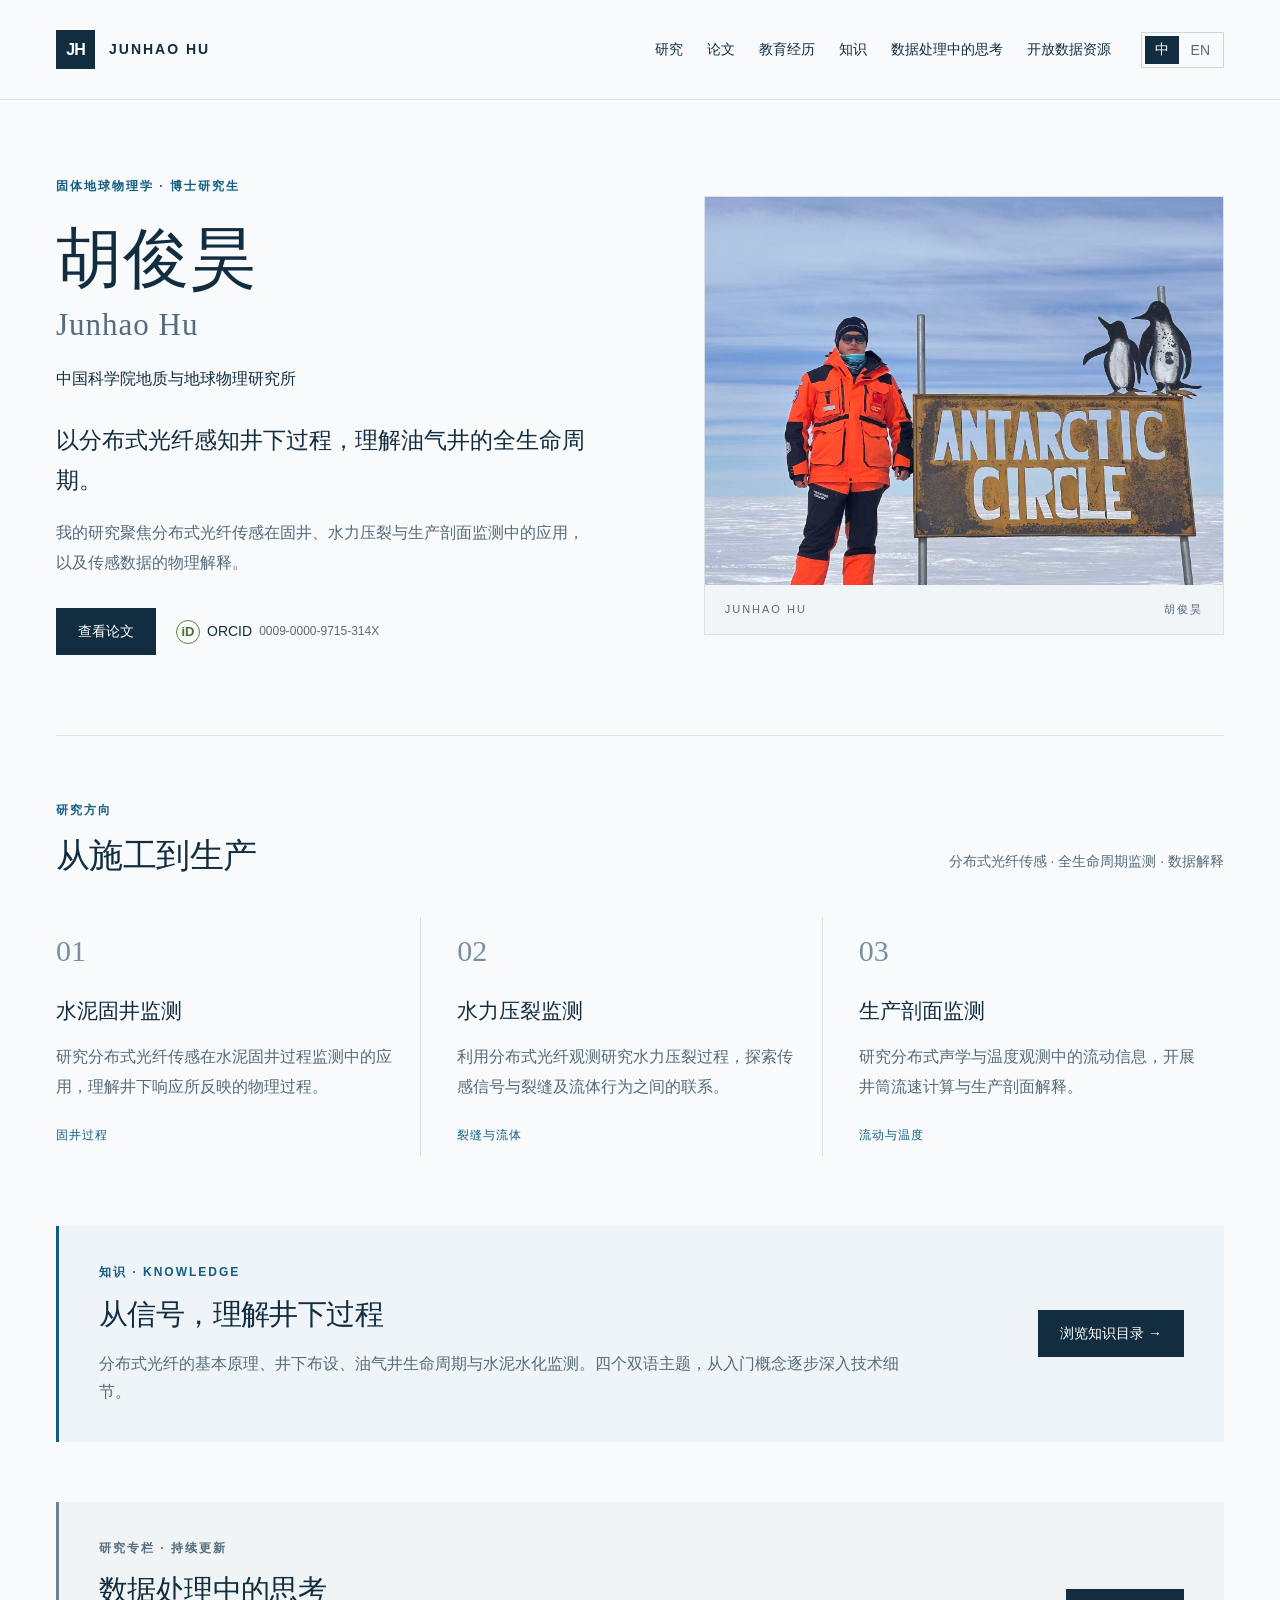
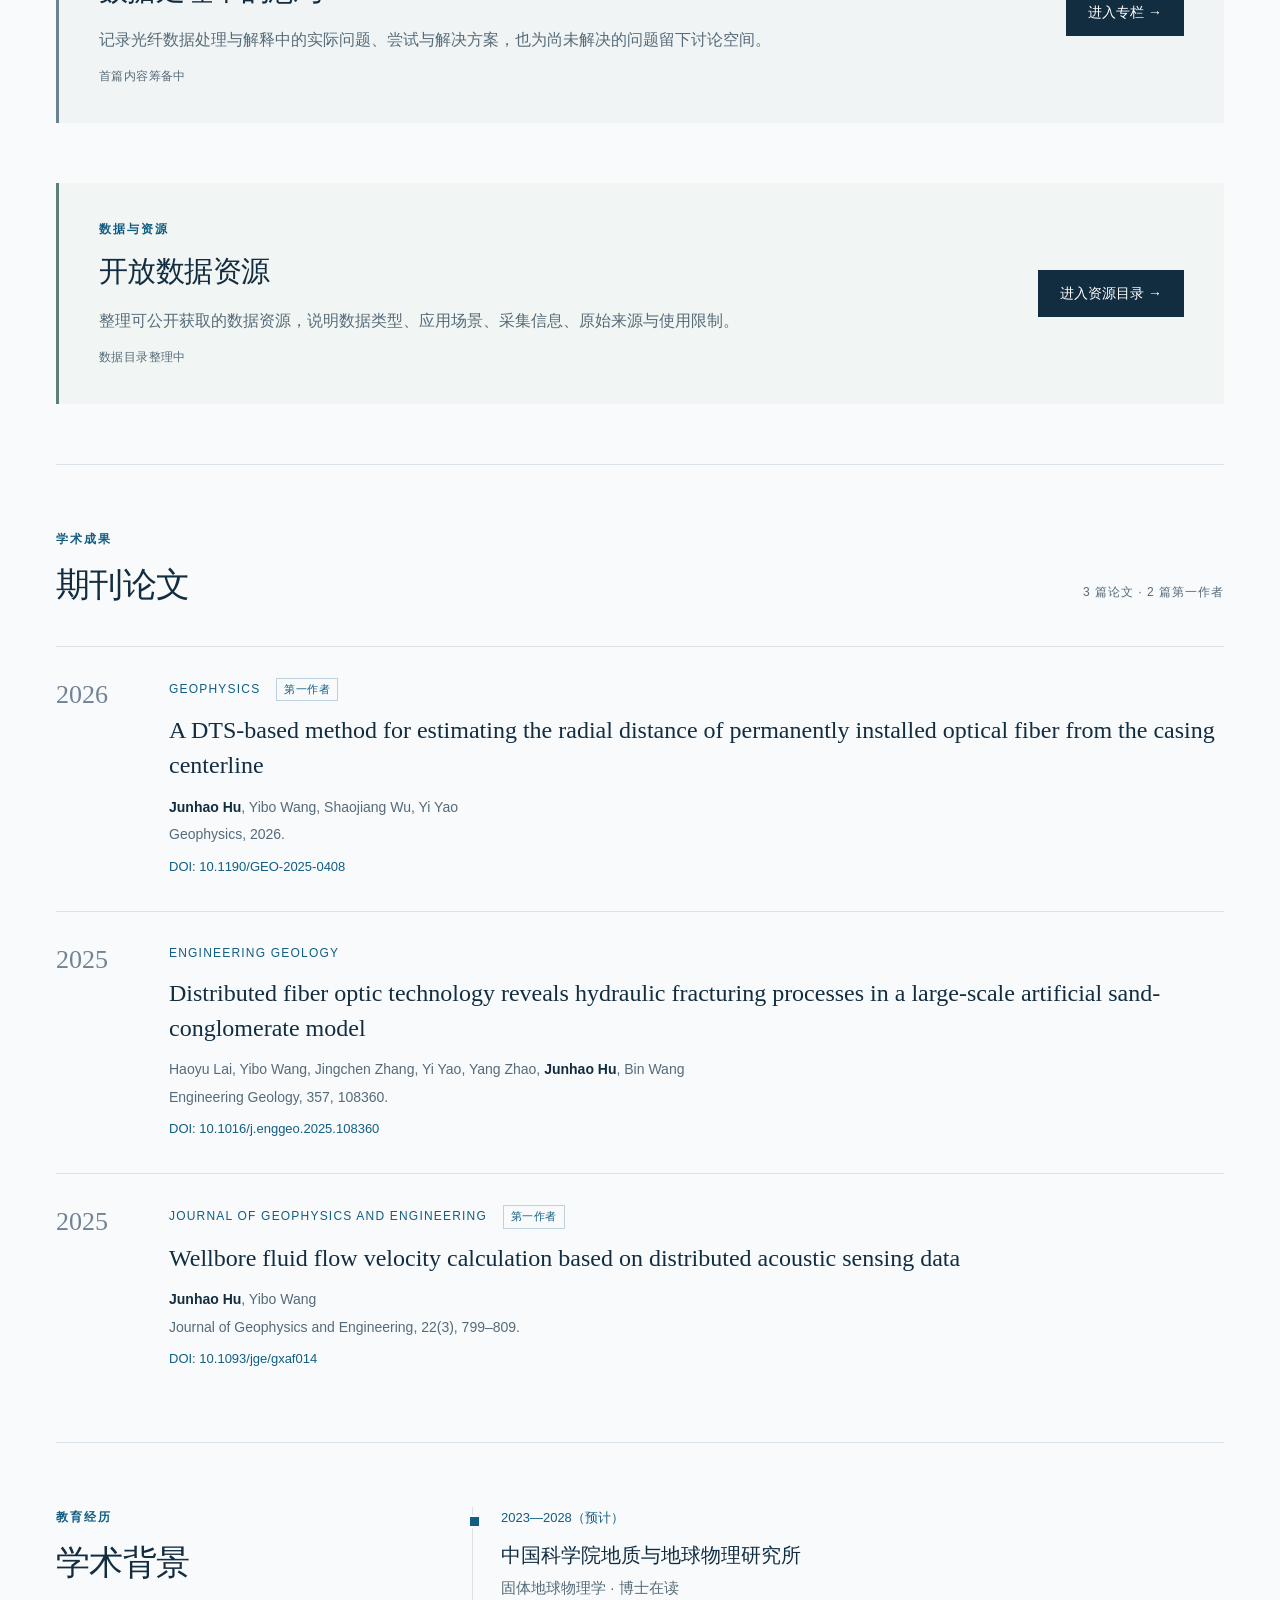
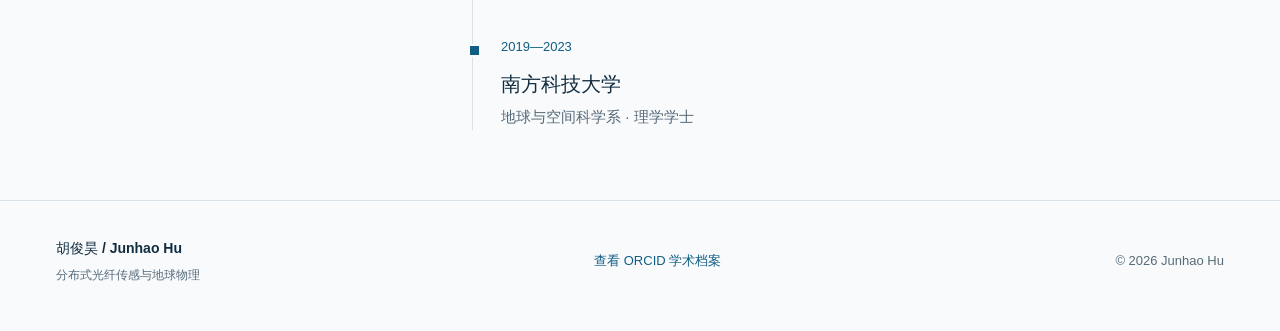
==== commit 4b7dfa8d: "Add Data Interpretation Notes and Open Datasets sections" ====
--- a/index.html
+++ b/index.html
@@ -1,10 +1,12 @@
 <!doctype html>
-<html lang="zh-CN"><head><meta charset="utf-8"><meta name="viewport" content="width=device-width,initial-scale=1"><meta name="description" content="胡俊昊 Junhao Hu — 分布式光纤传感、油气井全生命周期监测与数据解释。Distributed fiber-optic sensing for oil and gas wells."><title>胡俊昊 · Junhao Hu | Geophysics</title><link rel="icon" href="favicon.svg" type="image/svg+xml"><link rel="stylesheet" href="style.css"><link rel="stylesheet" href="knowledge/knowledge.css"></head>
-<body><a class="skip" href="#main" data-zh="跳至正文" data-en="Skip to content">跳至正文</a><header><a class="brand" href="#home" aria-label="Junhao Hu home"><span class="monogram">JH</span><span>JUNHAO HU</span></a><nav aria-label="Main navigation"><a href="#research" data-zh="研究" data-en="Research">研究</a><a href="#publications" data-zh="论文" data-en="Publications">论文</a><a href="#education" data-zh="教育经历" data-en="Education">教育经历</a><a href="knowledge/index.html" data-zh="知识" data-en="Knowledge">知识</a></nav><div class="languages" role="group" aria-label="Language"><button id="zh" aria-pressed="true" lang="zh">中</button><button id="en" aria-pressed="false" lang="en">EN</button></div></header>
+<html lang="zh-CN"><head><meta charset="utf-8"><meta name="viewport" content="width=device-width,initial-scale=1"><meta name="description" content="胡俊昊 Junhao Hu — 分布式光纤传感、油气井全生命周期监测与数据解释。Distributed fiber-optic sensing for oil and gas wells."><title>胡俊昊 · Junhao Hu | Geophysics</title><link rel="icon" href="favicon.svg" type="image/svg+xml"><link rel="stylesheet" href="style.css"><link rel="stylesheet" href="knowledge/knowledge.css"><link rel="stylesheet" href="notes/notes.css"></head>
+<body><a class="skip" href="#main" data-zh="跳至正文" data-en="Skip to content">跳至正文</a><header><a class="brand" href="#home" aria-label="Junhao Hu home"><span class="monogram">JH</span><span>JUNHAO HU</span></a><nav aria-label="Main navigation"><a href="#research" data-zh="研究" data-en="Research">研究</a><a href="#publications" data-zh="论文" data-en="Publications">论文</a><a href="#education" data-zh="教育经历" data-en="Education">教育经历</a><a href="knowledge/index.html" data-zh="知识" data-en="Knowledge">知识</a><a href="notes/index.html" data-zh="数据处理中的思考" data-en="Data Interpretation Notes">数据处理中的思考</a><a href="datasets/index.html" data-zh="开放数据资源" data-en="Open Datasets">开放数据资源</a></nav><div class="languages" role="group" aria-label="Language"><button id="zh" aria-pressed="true" lang="zh">中</button><button id="en" aria-pressed="false" lang="en">EN</button></div></header>
 <main id="main"><section class="hero" id="home"><div class="hero-copy"><div class="eyebrow" data-zh="固体地球物理学 · 博士研究生" data-en="SOLID EARTH GEOPHYSICS · PH.D. STUDENT">固体地球物理学 · 博士研究生</div><h1><span data-zh="胡俊昊" data-en="Junhao Hu">胡俊昊</span><small data-zh="Junhao Hu" data-en="胡俊昊">Junhao Hu</small></h1><p class="institution" data-zh="中国科学院地质与地球物理研究所" data-en="Institute of Geology and Geophysics, Chinese Academy of Sciences">中国科学院地质与地球物理研究所</p><p class="lead" data-zh="以分布式光纤感知井下过程，理解油气井的全生命周期。" data-en="Sensing downhole processes with distributed fiber optics throughout the life cycle of oil and gas wells.">以分布式光纤感知井下过程，理解油气井的全生命周期。</p><p class="intro" data-zh="我的研究聚焦分布式光纤传感在固井、水力压裂与生产剖面监测中的应用，以及传感数据的物理解释。" data-en="My research focuses on distributed fiber-optic sensing for cementing, hydraulic fracturing, and production profiling, with an emphasis on the physical interpretation of sensing data.">我的研究聚焦分布式光纤传感在固井、水力压裂与生产剖面监测中的应用，以及传感数据的物理解释。</p><div class="hero-links"><a class="primary" href="#publications" data-zh="查看论文" data-en="View publications">查看论文</a><a class="orcid" href="https://orcid.org/0009-0000-9715-314X" target="_blank" rel="noopener noreferrer"><span class="orcid-icon">iD</span>ORCID <span class="orcid-number">0009-0000-9715-314X</span></a></div></div>
 <figure class="profile-photo"><img src="assets/junhao-hu.jpg" width="1706" height="1279" fetchpriority="high" alt="胡俊昊身穿橙色冬装，站在写有 ANTARCTIC CIRCLE 的标牌旁。" data-alt-zh="胡俊昊身穿橙色冬装，站在写有 ANTARCTIC CIRCLE 的标牌旁。" data-alt-en="Junhao Hu in orange winter clothing beside a sign reading ANTARCTIC CIRCLE."><figcaption><span>JUNHAO HU</span><span data-zh="胡俊昊" data-en="胡俊昊">胡俊昊</span></figcaption></figure></section>
 <section id="research" class="section research"><div class="section-heading"><div><span class="eyebrow" data-zh="研究方向" data-en="RESEARCH INTERESTS">研究方向</span><h2 data-zh="从施工到生产" data-en="From construction to production">从施工到生产</h2></div><p data-zh="分布式光纤传感 · 全生命周期监测 · 数据解释" data-en="Distributed sensing · Life-cycle monitoring · Data interpretation">分布式光纤传感 · 全生命周期监测 · 数据解释</p></div><div class="research-grid"><article><span class="index">01</span><h3 data-zh="水泥固井监测" data-en="Cementing monitoring">水泥固井监测</h3><p data-zh="研究分布式光纤传感在水泥固井过程监测中的应用，理解井下响应所反映的物理过程。" data-en="Investigating distributed fiber-optic sensing for monitoring cementing operations and interpreting the physical processes behind downhole responses.">研究分布式光纤传感在水泥固井过程监测中的应用，理解井下响应所反映的物理过程。</p><div class="tag" data-zh="固井过程" data-en="CEMENTING OPERATIONS">固井过程</div></article><article><span class="index">02</span><h3 data-zh="水力压裂监测" data-en="Hydraulic fracturing">水力压裂监测</h3><p data-zh="利用分布式光纤观测研究水力压裂过程，探索传感信号与裂缝及流体行为之间的联系。" data-en="Using distributed fiber-optic observations to study hydraulic fracturing and explore links between sensing signals, fracture behavior, and fluid processes.">利用分布式光纤观测研究水力压裂过程，探索传感信号与裂缝及流体行为之间的联系。</p><div class="tag" data-zh="裂缝与流体" data-en="FRACTURES & FLUIDS">裂缝与流体</div></article><article><span class="index">03</span><h3 data-zh="生产剖面监测" data-en="Production profiling">生产剖面监测</h3><p data-zh="研究分布式声学与温度观测中的流动信息，开展井筒流速计算与生产剖面解释。" data-en="Studying flow information in distributed acoustic and temperature measurements for wellbore velocity estimation and production-profile interpretation.">研究分布式声学与温度观测中的流动信息，开展井筒流速计算与生产剖面解释。</p><div class="tag" data-zh="流动与温度" data-en="FLOW & TEMPERATURE">流动与温度</div></article></div></section>
 <section class="knowledge-preview" aria-labelledby="knowledge-heading"><div><span class="eyebrow" data-zh="知识 · KNOWLEDGE" data-en="KNOWLEDGE · 知识">知识 · KNOWLEDGE</span><h2 id="knowledge-heading" data-zh="从信号，理解井下过程" data-en="From signals to downhole processes">从信号，理解井下过程</h2><p data-zh="分布式光纤的基本原理、井下布设、油气井生命周期与水泥水化监测。四个双语主题，从入门概念逐步深入技术细节。" data-en="Sensing principles, downhole deployment, the well life cycle, and cement hydration monitoring. Four bilingual topics, from accessible introductions to technical detail.">分布式光纤的基本原理、井下布设、油气井生命周期与水泥水化监测。四个双语主题，从入门概念逐步深入技术细节。</p></div><a class="primary" href="knowledge/index.html" data-zh="浏览知识目录 →" data-en="Explore Knowledge →">浏览知识目录 →</a></section>
+<section class="knowledge-preview notes-preview" aria-labelledby="notes-heading"><div><span class="eyebrow" data-zh="研究专栏 · 持续更新" data-en="RESEARCH COLUMN · ONGOING SERIES">研究专栏 · 持续更新</span><h2 id="notes-heading" data-zh="数据处理中的思考" data-en="Data Interpretation Notes">数据处理中的思考</h2><p data-zh="记录光纤数据处理与解释中的实际问题、尝试与解决方案，也为尚未解决的问题留下讨论空间。" data-en="Practical problems in fiber-optic data processing and interpretation, approaches tried, solutions found, and questions that remain open.">记录光纤数据处理与解释中的实际问题、尝试与解决方案，也为尚未解决的问题留下讨论空间。</p><p class="preview-status" data-zh="首篇内容筹备中" data-en="First article in preparation">首篇内容筹备中</p></div><a class="primary" href="notes/index.html" data-zh="进入专栏 →" data-en="Visit the column →">进入专栏 →</a></section>
+<section class="knowledge-preview datasets-preview" aria-labelledby="datasets-heading"><div><span class="eyebrow" data-zh="数据与资源" data-en="DATA & RESOURCES">数据与资源</span><h2 id="datasets-heading" data-zh="开放数据资源" data-en="Open Datasets">开放数据资源</h2><p data-zh="整理可公开获取的数据资源，说明数据类型、应用场景、采集信息、原始来源与使用限制。" data-en="A directory of publicly accessible data resources, with data types, applications, acquisition information, original sources, and usage restrictions.">整理可公开获取的数据资源，说明数据类型、应用场景、采集信息、原始来源与使用限制。</p><p class="preview-status" data-zh="数据目录整理中" data-en="Dataset catalogue in preparation">数据目录整理中</p></div><a class="primary" href="datasets/index.html" data-zh="进入资源目录 →" data-en="View the directory →">进入资源目录 →</a></section>
 <section id="publications" class="section publications"><div class="section-heading"><div><span class="eyebrow" data-zh="学术成果" data-en="PUBLICATIONS">学术成果</span><h2 data-zh="期刊论文" data-en="Journal articles">期刊论文</h2></div><span class="count" data-zh="3 篇论文 · 2 篇第一作者" data-en="3 ARTICLES · 2 FIRST-AUTHOR">3 篇论文 · 2 篇第一作者</span></div><div class="publication-list"><article class="paper"><div class="year">2026</div><div class="paper-body"><div class="journal">GEOPHYSICS <span data-zh="第一作者" data-en="FIRST AUTHOR">第一作者</span></div><h3><a href="https://doi.org/10.1190/GEO-2025-0408" target="_blank" rel="noopener noreferrer">A DTS-based method for estimating the radial distance of permanently installed optical fiber from the casing centerline</a></h3><p class="authors"><strong>Junhao Hu</strong>, Yibo Wang, Shaojiang Wu, Yi Yao</p><p class="citation">Geophysics, 2026.</p><a class="doi" href="https://doi.org/10.1190/GEO-2025-0408" target="_blank" rel="noopener noreferrer">DOI: 10.1190/GEO-2025-0408</a></div></article><article class="paper"><div class="year">2025</div><div class="paper-body"><div class="journal">ENGINEERING GEOLOGY</div><h3><a href="https://doi.org/10.1016/j.enggeo.2025.108360" target="_blank" rel="noopener noreferrer">Distributed fiber optic technology reveals hydraulic fracturing processes in a large-scale artificial sand-conglomerate model</a></h3><p class="authors">Haoyu Lai, Yibo Wang, Jingchen Zhang, Yi Yao, Yang Zhao, <strong>Junhao Hu</strong>, Bin Wang</p><p class="citation">Engineering Geology, 357, 108360.</p><a class="doi" href="https://doi.org/10.1016/j.enggeo.2025.108360" target="_blank" rel="noopener noreferrer">DOI: 10.1016/j.enggeo.2025.108360</a></div></article><article class="paper"><div class="year">2025</div><div class="paper-body"><div class="journal">JOURNAL OF GEOPHYSICS AND ENGINEERING <span data-zh="第一作者" data-en="FIRST AUTHOR">第一作者</span></div><h3><a href="https://doi.org/10.1093/jge/gxaf014" target="_blank" rel="noopener noreferrer">Wellbore fluid flow velocity calculation based on distributed acoustic sensing data</a></h3><p class="authors"><strong>Junhao Hu</strong>, Yibo Wang</p><p class="citation">Journal of Geophysics and Engineering, 22(3), 799–809.</p><a class="doi" href="https://doi.org/10.1093/jge/gxaf014" target="_blank" rel="noopener noreferrer">DOI: 10.1093/jge/gxaf014</a></div></article></div></section>
 <section id="education" class="section education"><div><span class="eyebrow" data-zh="教育经历" data-en="EDUCATION">教育经历</span><h2 data-zh="学术背景" data-en="Academic background">学术背景</h2></div><div class="timeline"><article><div class="education-date" data-zh="2023—2028（预计）" data-en="2023—2028 (expected)">2023—2028（预计）</div><h3 data-zh="中国科学院地质与地球物理研究所" data-en="Institute of Geology and Geophysics, Chinese Academy of Sciences">中国科学院地质与地球物理研究所</h3><p data-zh="固体地球物理学 · 博士在读" data-en="Ph.D. studies in Solid Earth Geophysics">固体地球物理学 · 博士在读</p></article><article><div class="education-date">2019—2023</div><h3 data-zh="南方科技大学" data-en="Southern University of Science and Technology">南方科技大学</h3><p data-zh="地球与空间科学系 · 理学学士" data-en="B.Sc. · Department of Earth and Space Sciences">地球与空间科学系 · 理学学士</p></article></div></section>
 </main><footer><div><strong data-zh="胡俊昊 / Junhao Hu" data-en="Junhao Hu / 胡俊昊">胡俊昊 / Junhao Hu</strong><p data-zh="分布式光纤传感与地球物理" data-en="Distributed fiber-optic sensing & geophysics">分布式光纤传感与地球物理</p></div><a href="https://orcid.org/0009-0000-9715-314X" target="_blank" rel="noopener noreferrer" data-zh="查看 ORCID 学术档案" data-en="View ORCID profile">查看 ORCID 学术档案</a><span>© 2026 Junhao Hu</span></footer><script src="app.js"></script></body></html>
--- a/style.css
+++ b/style.css
@@ -1,3 +1,8 @@
 :root{--ink:#122d40;--muted:#566b79;--blue:#125e83;--line:#d9e2e8;--bg:#f8fafc}*{box-sizing:border-box}html{scroll-behavior:smooth;scroll-padding-top:105px}body{margin:0;color:var(--ink);background:var(--bg);font-family:Inter,'Segoe UI','PingFang SC','Microsoft YaHei',sans-serif;font-size:16px;line-height:1.75}a{color:inherit;text-decoration:none}a:hover{color:var(--blue)}button,a{-webkit-tap-highlight-color:transparent}a:focus-visible,button:focus-visible{outline:3px solid #ce771e;outline-offset:5px}.skip{position:absolute;left:20px;top:-80px;background:white;padding:12px;z-index:10}.skip:focus{top:10px}header{max-width:1320px;margin:auto;height:100px;display:flex;align-items:center;justify-content:space-between;gap:30px;padding:0 56px;border-bottom:1px solid var(--line)}.brand{display:flex;align-items:center;gap:14px;font-size:14px;font-weight:700;letter-spacing:2px}.monogram{background:var(--ink);color:white;display:grid;place-items:center;width:39px;height:39px;font-size:16px;letter-spacing:-1px}nav{display:flex;gap:32px;margin-left:auto;font-size:14px}nav a:hover{border-bottom:1px solid var(--blue)}.languages{display:flex;border:1px solid #cbd6df;padding:3px;gap:2px}.languages button{border:0;background:transparent;color:var(--muted);padding:5px 10px;font-size:14px;cursor:pointer}.languages button[aria-pressed=true]{background:var(--ink);color:white}main{max-width:1208px;margin:auto}.hero{display:grid;grid-template-columns:1.12fr 1fr;gap:65px;padding:76px 0 80px;align-items:center}.eyebrow{font-size:12px;letter-spacing:2px;font-weight:650;color:var(--blue);display:block}.hero h1{font-size:66px;font-weight:500;line-height:1.18;letter-spacing:1px;margin:23px 0 22px}.hero h1 small{display:block;font-family:Georgia,serif;font-size:31px;font-weight:400;letter-spacing:1px;color:#536c7f;margin-top:9px}.institution{font-size:16px;max-width:530px;margin:0 0 28px}.lead{font-size:23px;line-height:1.7;margin:0 0 18px;max-width:530px;font-weight:500}.intro{color:var(--muted);max-width:530px;line-height:1.9;margin-bottom:30px}.hero-links{display:flex;align-items:center;gap:20px;flex-wrap:wrap}.primary{background:var(--ink);color:white;padding:11px 22px;font-size:14px}.primary:hover{background:var(--blue);color:white}.orcid{font-size:14px;display:flex;align-items:center;gap:7px}.orcid-icon{border:1px solid #60832e;border-radius:50%;width:24px;height:24px;display:inline-grid;place-items:center;color:#4b7025;font-size:13px;font-weight:700}.orcid-number{font-size:12px;color:var(--muted)}.well-figure{margin:0;background:#0d2637;color:#bdccd5;align-self:stretch;display:flex;flex-direction:column;justify-content:space-between;min-width:0}.figure-head{display:flex;justify-content:space-between;gap:15px;padding:23px 25px 0;font-size:12px;letter-spacing:1px}.well-figure svg{display:block;width:100%;height:auto;max-height:455px}.well-figure figcaption{display:flex;justify-content:space-between;gap:16px;padding:10px 24px 22px;font-size:12px}.well-figure figcaption>span:first-child{display:flex;gap:8px;align-items:center}.well-figure i{display:inline-block;height:2px;width:20px;background:#68d4e0}.section{padding:64px 0 70px;border-top:1px solid var(--line)}.section-heading{display:flex;justify-content:space-between;align-items:flex-end;gap:40px;margin-bottom:38px}h2{font-size:34px;line-height:1.35;font-weight:500;margin:12px 0 0;letter-spacing:-.6px}.section-heading>p{font-size:14px;color:var(--muted);margin:0 0 5px;max-width:350px}.research-grid{display:grid;grid-template-columns:repeat(3,1fr);gap:36px}.research-grid article{padding:8px 24px 10px 0;border-right:1px solid var(--line)}.research-grid article:last-child{border:0}.index{color:#7690a2;font-family:Georgia,serif;font-size:30px}.research-grid h3{font-size:21px;line-height:1.5;font-weight:550;margin:18px 0 15px}.research-grid p{color:var(--muted);font-size:16px;line-height:1.9;margin:0 0 22px}.tag{font-size:12px;letter-spacing:1px;color:var(--blue)}.count{font-size:12px;letter-spacing:1px;color:var(--muted);margin-bottom:5px}.paper{display:grid;grid-template-columns:86px 1fr;gap:27px;padding:31px 0;border-top:1px solid var(--line)}.paper:last-child{padding-bottom:0}.year{font-family:Georgia,serif;font-size:26px;line-height:1.3;color:#718394}.journal{font-size:12px;letter-spacing:1.2px;color:var(--blue);display:flex;align-items:center;gap:16px;flex-wrap:wrap}.journal span{border:1px solid #bed1dc;padding:1px 7px;font-size:11px;letter-spacing:.4px}.paper h3{font-family:Georgia,'Times New Roman',serif;font-size:24px;font-weight:400;line-height:1.45;margin:12px 0}.paper h3 a:hover{text-decoration:underline;text-underline-offset:4px}.authors{font-size:14px;color:var(--muted);margin:9px 0 3px}.authors strong{color:var(--ink);font-weight:600}.citation{font-size:14px;margin:0;color:var(--muted)}.doi{display:inline-block;font-size:13px;color:var(--blue);margin-top:9px;overflow-wrap:anywhere}.education{display:grid;grid-template-columns:1fr 2fr;gap:40px}.timeline{padding-left:28px;border-left:1px solid var(--line)}.timeline article{position:relative;padding:0 0 35px}.timeline article:last-child{padding-bottom:0}.timeline article:before{position:absolute;content:'';width:9px;height:9px;background:var(--blue);top:8px;left:-33px;border:2px solid var(--bg)}.education-date{font-size:13px;color:var(--blue)}.timeline h3{font-size:20px;font-weight:500;line-height:1.5;margin:10px 0 5px}.timeline p{margin:0;color:var(--muted);font-size:15px}footer{max-width:1320px;margin:auto;border-top:1px solid var(--line);display:flex;justify-content:space-between;align-items:center;padding:35px 56px 45px;gap:24px;font-size:13px;color:var(--muted)}footer strong{color:var(--ink);font-size:14px;font-weight:550}footer p{margin:4px 0 0;font-size:12px}footer a{color:var(--blue)}html[lang=en] .hero h1{font-size:60px;letter-spacing:-2px}html[lang=en] .hero h1 small{font-family:inherit;font-size:28px;letter-spacing:4px}html[lang=en] .lead{font-size:22px;line-height:1.6}html[lang=en] .institution{line-height:1.6}html[lang=en] .hero{gap:50px}@media(min-width:1450px){header,footer{max-width:1400px}main{max-width:1288px}.hero{gap:85px}}@media(max-width:1300px){main{margin:0 56px}}@media(max-width:950px){header{padding:0 30px}main{margin:0 30px}.hero{gap:30px;padding:55px 0}.hero h1,html[lang=en] .hero h1{font-size:46px}.lead,html[lang=en] .lead{font-size:20px}.orcid-number{display:none}.figure-head{font-size:11px;padding:18px}.well-figure figcaption{flex-direction:column;gap:4px;padding:14px 18px}.research-grid{gap:22px}.section-heading>p{max-width:250px}footer{padding:30px}}@media(max-width:680px){header{height:auto;min-height:84px;padding:18px 22px;gap:15px;flex-wrap:wrap}.brand{font-size:12px;gap:10px}.monogram{width:33px;height:33px}.languages{margin-left:auto}nav{order:3;width:100%;margin:2px 0 0;justify-content:space-between;font-size:14px;gap:15px}main{margin:0 24px}.hero,html[lang=en] .hero{grid-template-columns:1fr;gap:35px;padding:40px 0 45px}.hero h1,html[lang=en] .hero h1{font-size:49px;margin:18px 0}.hero h1 small{font-size:26px}.institution{margin-bottom:23px}.hero-links{gap:20px}.well-figure{max-width:470px;width:100%;margin:auto}.well-figure svg{max-height:410px}.well-figure figcaption{flex-direction:row;font-size:11px}.section{padding:40px 0 45px}.section-heading{display:block;margin-bottom:25px}.section-heading>p,.count{display:block;margin-top:16px;max-width:none}h2{font-size:29px}.research-grid{grid-template-columns:1fr;gap:0}.research-grid article{border-right:0;border-bottom:1px solid var(--line);padding:18px 0 24px}.research-grid h3{margin:7px 0 10px}.research-grid p{margin-bottom:12px}.index{font-size:25px}.paper{grid-template-columns:1fr;gap:8px;padding:25px 0}.year{font-size:22px}.paper h3{font-size:22px}.journal{font-size:11px;gap:10px;letter-spacing:.7px}.education{grid-template-columns:1fr;gap:30px}footer{flex-wrap:wrap;padding:25px 24px;gap:20px}footer>span{width:100%;font-size:12px}}@media(prefers-reduced-motion:reduce){html{scroll-behavior:auto}}
 /* The supplied photograph is shown uncropped, with its original aspect ratio. */
 .profile-photo{margin:0;border:1px solid var(--line);background:#eaf0f5;align-self:center;min-width:0}.profile-photo img{display:block;width:100%;height:auto}.profile-photo figcaption{display:flex;justify-content:space-between;gap:20px;padding:15px 20px;font-size:11px;letter-spacing:2px;color:var(--muted);background:#f1f5f8}@media(max-width:680px){.profile-photo{max-width:570px;width:100%;margin:auto}}
+
+/* The bilingual site navigation wraps before crowding the brand or controls. */
+header .brand,header .languages{flex-shrink:0}header nav{gap:10px 24px;flex-wrap:wrap}
+@media(max-width:1250px){header{height:auto;min-height:100px;flex-wrap:wrap;gap:15px;padding-top:18px;padding-bottom:18px}header nav{order:3;flex:0 0 100%;margin:0;justify-content:flex-start;gap:10px 24px}header .languages{margin-left:auto}}
+@media(max-width:580px){header nav{gap:10px 18px}}
--- a/notes/notes.css
+++ b/notes/notes.css
@@ -0,0 +1,9 @@
+/* Independent author-written column; site-wide typography stays in style.css. */
+.notes-preview{background:#f0f4f5;border-left-color:#6a8390}.notes-preview .eyebrow{color:#536e7e}.notes-preview .preview-status{font-size:12px;color:var(--muted);margin:12px 0 0;letter-spacing:.4px}
+.notes-hero{padding:52px 0 42px;max-width:970px}.notes-hero h1{font-size:48px;line-height:1.3;font-weight:500;letter-spacing:-1px;margin:14px 0 20px}.notes-hero .lede{font-size:20px;line-height:1.8;color:var(--muted);max-width:860px;margin:0}.notes-byline{font-size:13px;color:var(--muted);margin:24px 0 0}
+.notes-empty{display:grid;grid-template-columns:110px minmax(0,1fr);gap:32px;align-items:center;padding:44px 48px;background:#eef4f7;border:1px solid #d1dfe7;margin:0 0 54px}.notes-symbol{width:90px;color:#6a8ca0}.notes-symbol svg{width:100%;height:auto;display:block}.notes-empty h2{font-size:30px;margin:10px 0 14px}.notes-empty p{color:var(--muted);max-width:700px;margin:0 0 22px}.note-link{font-size:14px;color:var(--blue);text-decoration:underline;text-underline-offset:4px}
+.notes-approach{display:grid;grid-template-columns:1fr 1.5fr;gap:65px;border-top:1px solid var(--line);padding:38px 0 60px}.notes-approach h2{font-size:28px}.notes-approach p{color:var(--muted);font-size:15px;line-height:1.8}.notes-approach ol{list-style:none;counter-reset:steps;margin:0;padding:0}.notes-approach li{counter-increment:steps;position:relative;padding:0 0 23px 48px}.notes-approach li:last-child{padding-bottom:0}.notes-approach li:before{content:'0' counter(steps);position:absolute;left:0;top:2px;color:#78909f;font-family:Georgia,serif;font-size:21px}.notes-approach h3{font-size:18px;font-weight:550;line-height:1.5;margin:0 0 8px}.notes-approach li p{margin:0}
+.notes-list{display:grid;grid-template-columns:repeat(2,minmax(0,1fr));gap:24px;margin:0 0 50px}.note-card{padding:30px;border:1px solid var(--line);background:#fff;min-width:0}.note-card h2{font-size:26px}.note-card p{color:var(--muted)}.note-meta{display:flex;gap:15px;align-items:center;flex-wrap:wrap;font-size:12px;color:var(--muted);margin:20px 0}.note-card .note-meta{margin:0 0 18px}.note-status{padding:2px 9px;background:#edf4f7;color:var(--blue);border:1px solid #cfdee7}.note-body{padding:0 0 60px;max-width:910px;margin:auto}
+@media(max-width:800px){.notes-hero h1{font-size:38px}.notes-hero .lede{font-size:18px}.notes-empty{padding:32px;gap:24px;grid-template-columns:75px minmax(0,1fr)}.notes-symbol{width:70px}.notes-approach{gap:35px;grid-template-columns:1fr 1.4fr}}
+@media(max-width:580px){.notes-hero{padding:32px 0}.notes-hero h1{font-size:34px;letter-spacing:-.5px;overflow-wrap:anywhere}.notes-empty{grid-template-columns:1fr;gap:16px;padding:26px;margin-bottom:36px}.notes-symbol{width:53px}.notes-empty h2{font-size:26px}.notes-empty .eyebrow{font-size:11px;letter-spacing:1.2px}.notes-approach{grid-template-columns:1fr;gap:24px;padding:30px 0 40px}.notes-approach h2{font-size:26px}.notes-list{grid-template-columns:1fr}.note-card{padding:24px}.note-body{padding-bottom:40px}}
+.datasets-preview{background:#f1f5f3;border-left-color:#5c8075}.datasets-preview .preview-status{font-size:12px;color:var(--muted);margin:12px 0 0;letter-spacing:.4px}.dataset-details{font-size:14px}.dataset-details>div{padding:12px 0;border-top:1px solid var(--line)}.dataset-details dt{font-weight:600;margin-bottom:4px}.dataset-details dd{margin:0;color:var(--muted);overflow-wrap:anywhere}
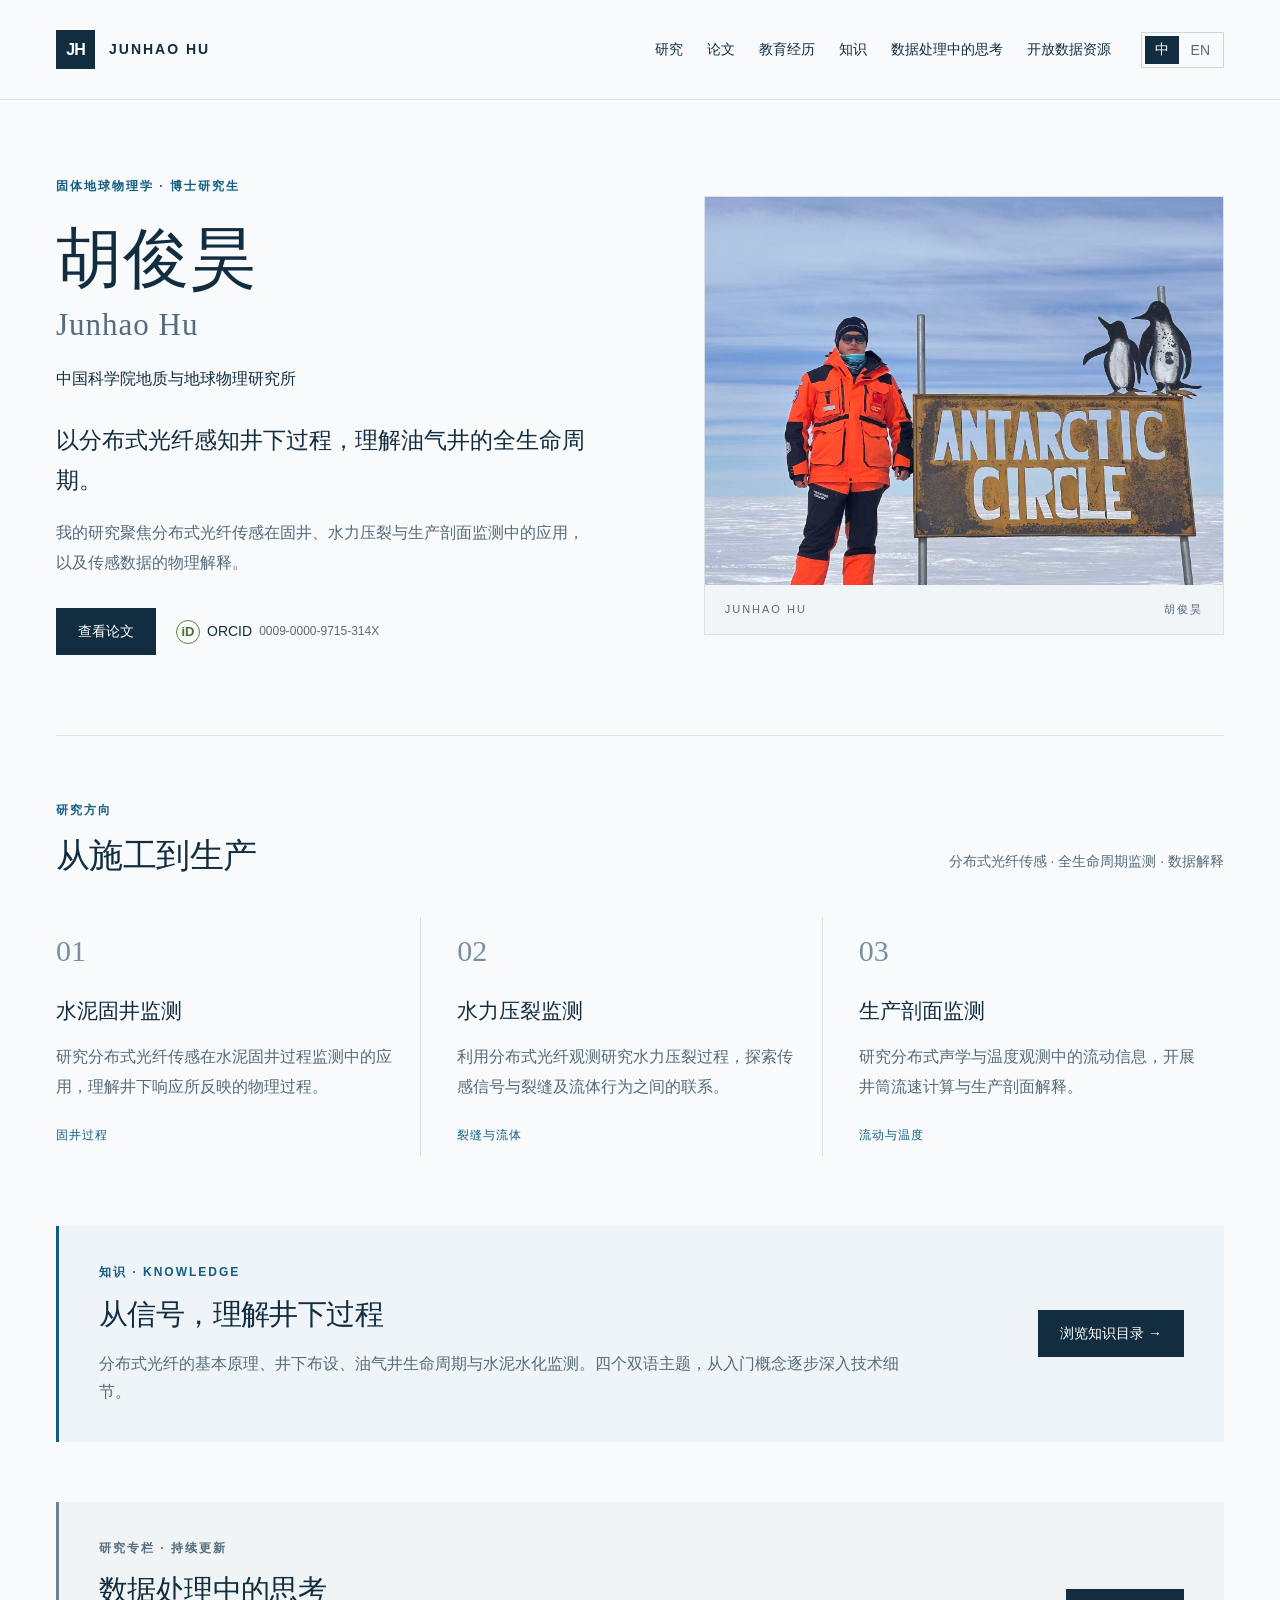
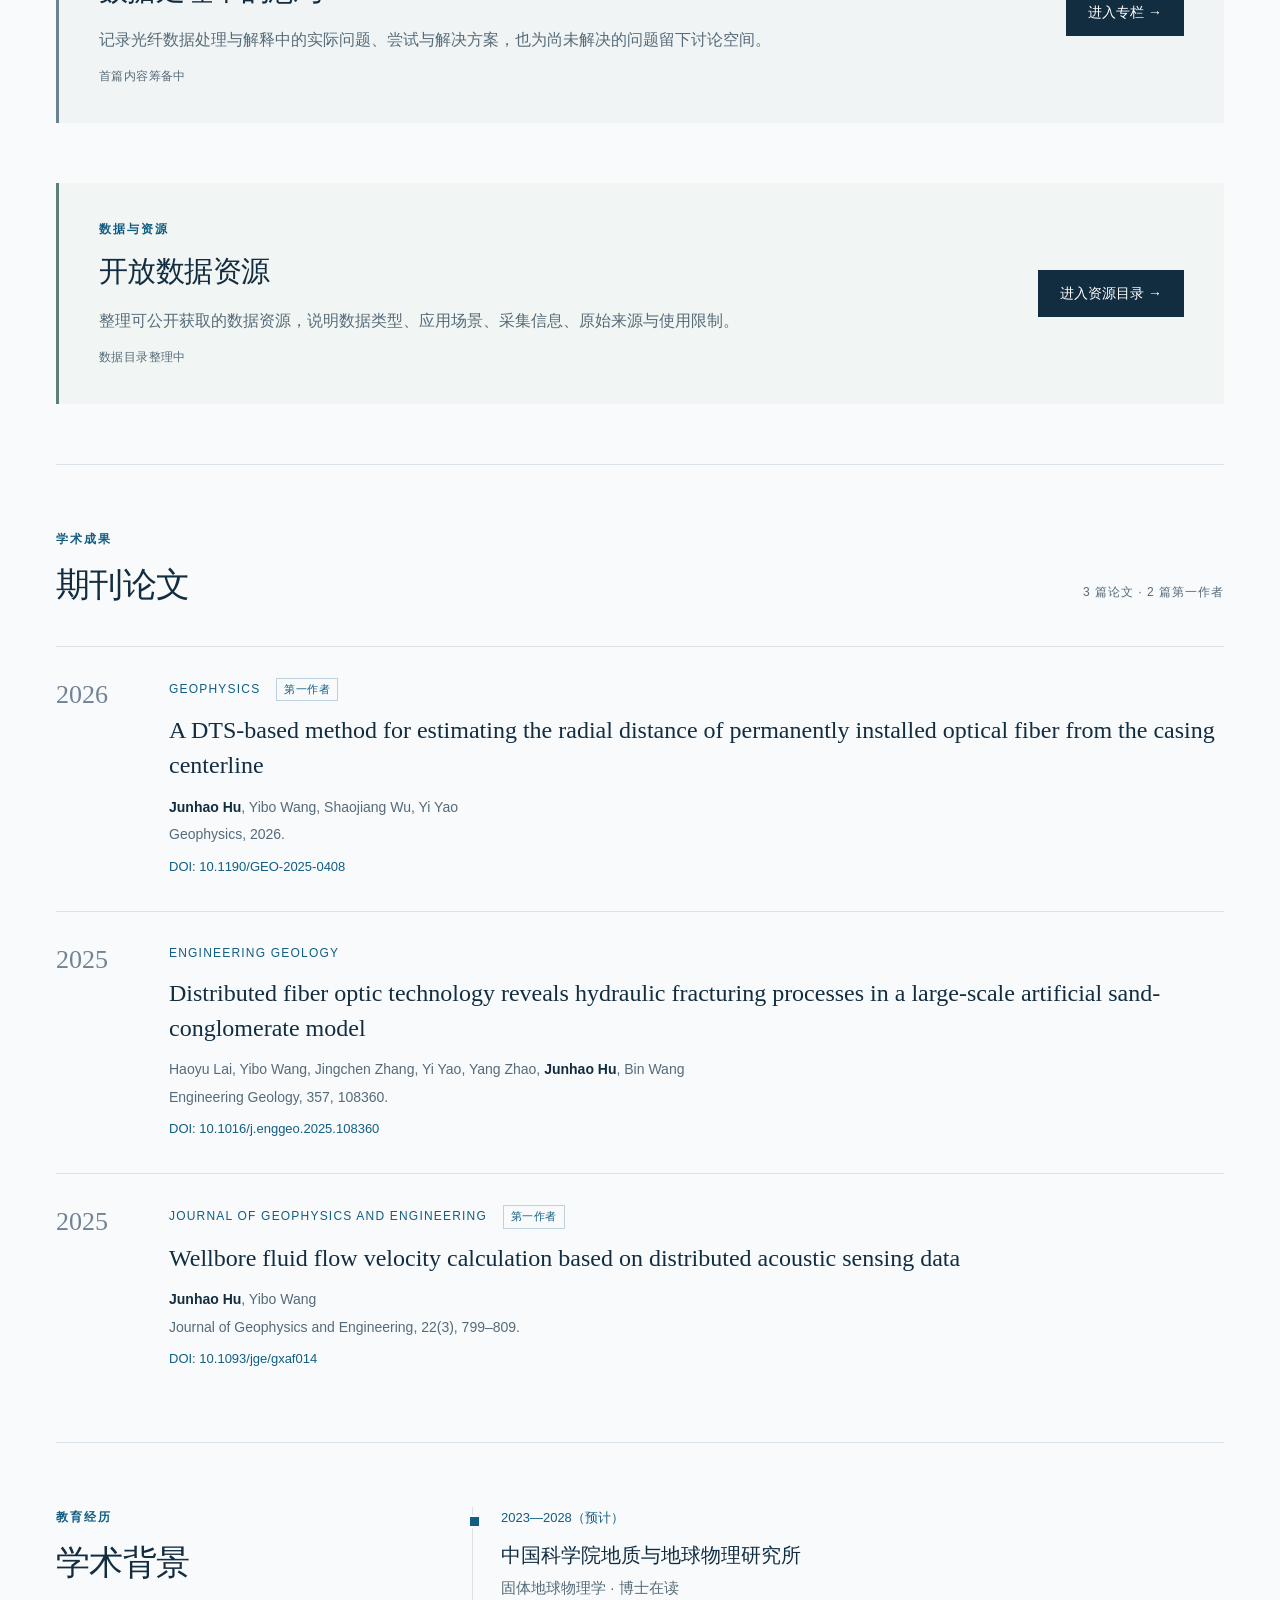
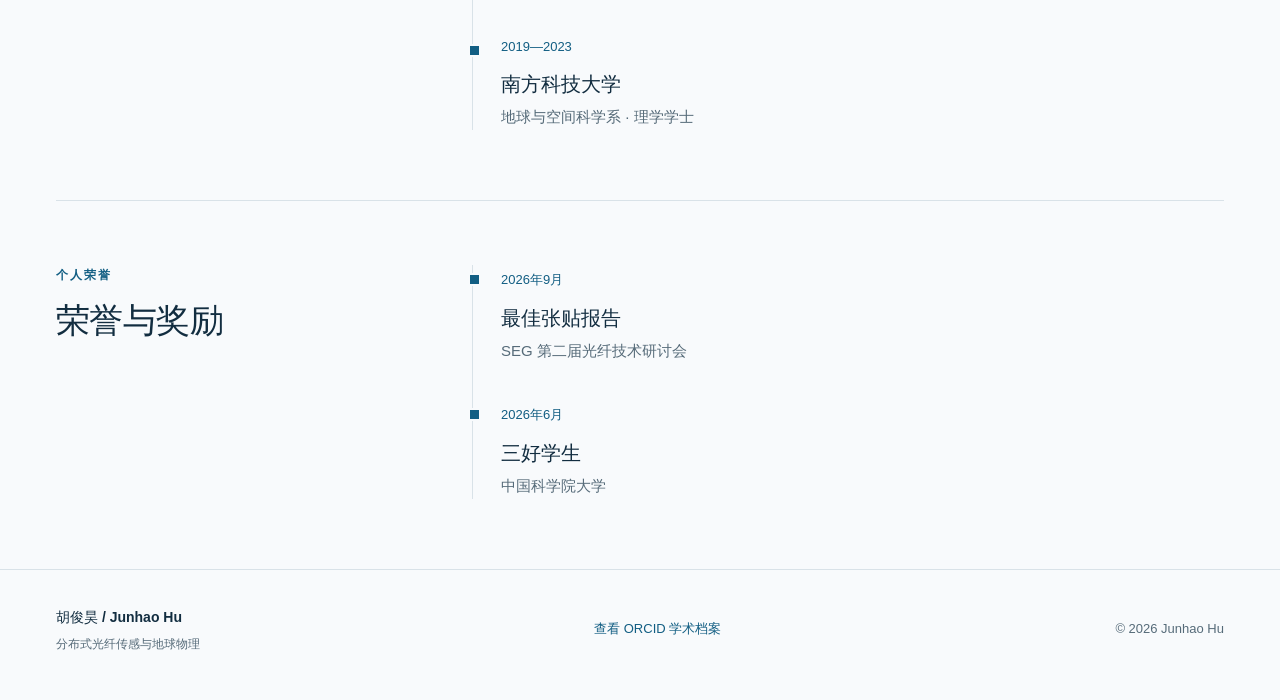
==== commit 622920b5: "Add June and September 2026 honors to academic homepage" ====
--- a/index.html
+++ b/index.html
@@ -9,4 +9,5 @@
 <section class="knowledge-preview datasets-preview" aria-labelledby="datasets-heading"><div><span class="eyebrow" data-zh="数据与资源" data-en="DATA & RESOURCES">数据与资源</span><h2 id="datasets-heading" data-zh="开放数据资源" data-en="Open Datasets">开放数据资源</h2><p data-zh="整理可公开获取的数据资源，说明数据类型、应用场景、采集信息、原始来源与使用限制。" data-en="A directory of publicly accessible data resources, with data types, applications, acquisition information, original sources, and usage restrictions.">整理可公开获取的数据资源，说明数据类型、应用场景、采集信息、原始来源与使用限制。</p><p class="preview-status" data-zh="数据目录整理中" data-en="Dataset catalogue in preparation">数据目录整理中</p></div><a class="primary" href="datasets/index.html" data-zh="进入资源目录 →" data-en="View the directory →">进入资源目录 →</a></section>
 <section id="publications" class="section publications"><div class="section-heading"><div><span class="eyebrow" data-zh="学术成果" data-en="PUBLICATIONS">学术成果</span><h2 data-zh="期刊论文" data-en="Journal articles">期刊论文</h2></div><span class="count" data-zh="3 篇论文 · 2 篇第一作者" data-en="3 ARTICLES · 2 FIRST-AUTHOR">3 篇论文 · 2 篇第一作者</span></div><div class="publication-list"><article class="paper"><div class="year">2026</div><div class="paper-body"><div class="journal">GEOPHYSICS <span data-zh="第一作者" data-en="FIRST AUTHOR">第一作者</span></div><h3><a href="https://doi.org/10.1190/GEO-2025-0408" target="_blank" rel="noopener noreferrer">A DTS-based method for estimating the radial distance of permanently installed optical fiber from the casing centerline</a></h3><p class="authors"><strong>Junhao Hu</strong>, Yibo Wang, Shaojiang Wu, Yi Yao</p><p class="citation">Geophysics, 2026.</p><a class="doi" href="https://doi.org/10.1190/GEO-2025-0408" target="_blank" rel="noopener noreferrer">DOI: 10.1190/GEO-2025-0408</a></div></article><article class="paper"><div class="year">2025</div><div class="paper-body"><div class="journal">ENGINEERING GEOLOGY</div><h3><a href="https://doi.org/10.1016/j.enggeo.2025.108360" target="_blank" rel="noopener noreferrer">Distributed fiber optic technology reveals hydraulic fracturing processes in a large-scale artificial sand-conglomerate model</a></h3><p class="authors">Haoyu Lai, Yibo Wang, Jingchen Zhang, Yi Yao, Yang Zhao, <strong>Junhao Hu</strong>, Bin Wang</p><p class="citation">Engineering Geology, 357, 108360.</p><a class="doi" href="https://doi.org/10.1016/j.enggeo.2025.108360" target="_blank" rel="noopener noreferrer">DOI: 10.1016/j.enggeo.2025.108360</a></div></article><article class="paper"><div class="year">2025</div><div class="paper-body"><div class="journal">JOURNAL OF GEOPHYSICS AND ENGINEERING <span data-zh="第一作者" data-en="FIRST AUTHOR">第一作者</span></div><h3><a href="https://doi.org/10.1093/jge/gxaf014" target="_blank" rel="noopener noreferrer">Wellbore fluid flow velocity calculation based on distributed acoustic sensing data</a></h3><p class="authors"><strong>Junhao Hu</strong>, Yibo Wang</p><p class="citation">Journal of Geophysics and Engineering, 22(3), 799–809.</p><a class="doi" href="https://doi.org/10.1093/jge/gxaf014" target="_blank" rel="noopener noreferrer">DOI: 10.1093/jge/gxaf014</a></div></article></div></section>
 <section id="education" class="section education"><div><span class="eyebrow" data-zh="教育经历" data-en="EDUCATION">教育经历</span><h2 data-zh="学术背景" data-en="Academic background">学术背景</h2></div><div class="timeline"><article><div class="education-date" data-zh="2023—2028（预计）" data-en="2023—2028 (expected)">2023—2028（预计）</div><h3 data-zh="中国科学院地质与地球物理研究所" data-en="Institute of Geology and Geophysics, Chinese Academy of Sciences">中国科学院地质与地球物理研究所</h3><p data-zh="固体地球物理学 · 博士在读" data-en="Ph.D. studies in Solid Earth Geophysics">固体地球物理学 · 博士在读</p></article><article><div class="education-date">2019—2023</div><h3 data-zh="南方科技大学" data-en="Southern University of Science and Technology">南方科技大学</h3><p data-zh="地球与空间科学系 · 理学学士" data-en="B.Sc. · Department of Earth and Space Sciences">地球与空间科学系 · 理学学士</p></article></div></section>
+<section id="honors" class="section education" aria-labelledby="honors-heading"><div><span class="eyebrow" data-zh="个人荣誉" data-en="RECOGNITION">个人荣誉</span><h2 id="honors-heading" data-zh="荣誉与奖励" data-en="Honors &amp; Awards">荣誉与奖励</h2></div><div class="timeline"><article><time class="education-date" datetime="2026-09" data-zh="2026年9月" data-en="September 2026">2026年9月</time><h3 data-zh="最佳张贴报告" data-en="Best Poster Award">最佳张贴报告</h3><p data-zh="SEG 第二届光纤技术研讨会" data-en="SEG 2nd Workshop on Fiber-Optic Technology">SEG 第二届光纤技术研讨会</p></article><article><time class="education-date" datetime="2026-06" data-zh="2026年6月" data-en="June 2026">2026年6月</time><h3 data-zh="三好学生" data-en="Merit Student (三好学生)">三好学生</h3><p data-zh="中国科学院大学" data-en="University of Chinese Academy of Sciences">中国科学院大学</p></article></div></section>
 </main><footer><div><strong data-zh="胡俊昊 / Junhao Hu" data-en="Junhao Hu / 胡俊昊">胡俊昊 / Junhao Hu</strong><p data-zh="分布式光纤传感与地球物理" data-en="Distributed fiber-optic sensing & geophysics">分布式光纤传感与地球物理</p></div><a href="https://orcid.org/0009-0000-9715-314X" target="_blank" rel="noopener noreferrer" data-zh="查看 ORCID 学术档案" data-en="View ORCID profile">查看 ORCID 学术档案</a><span>© 2026 Junhao Hu</span></footer><script src="app.js"></script></body></html>
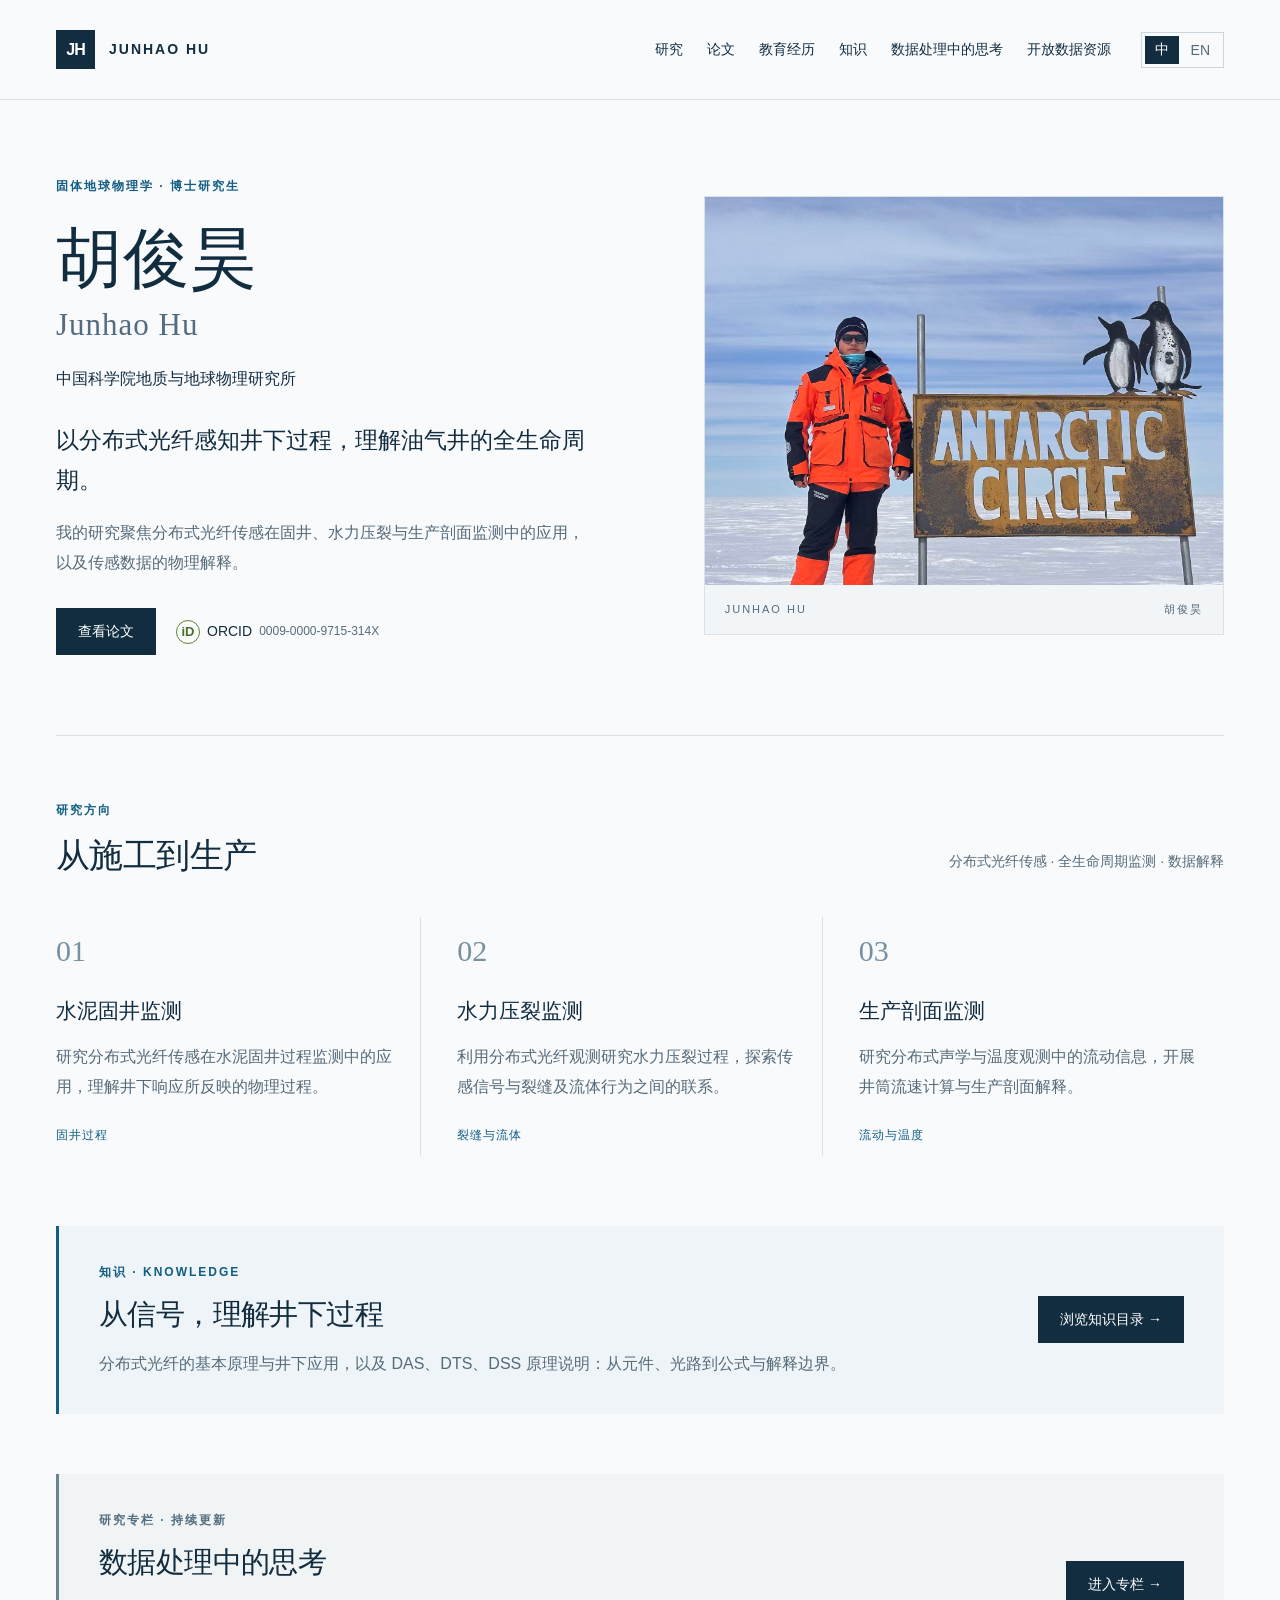
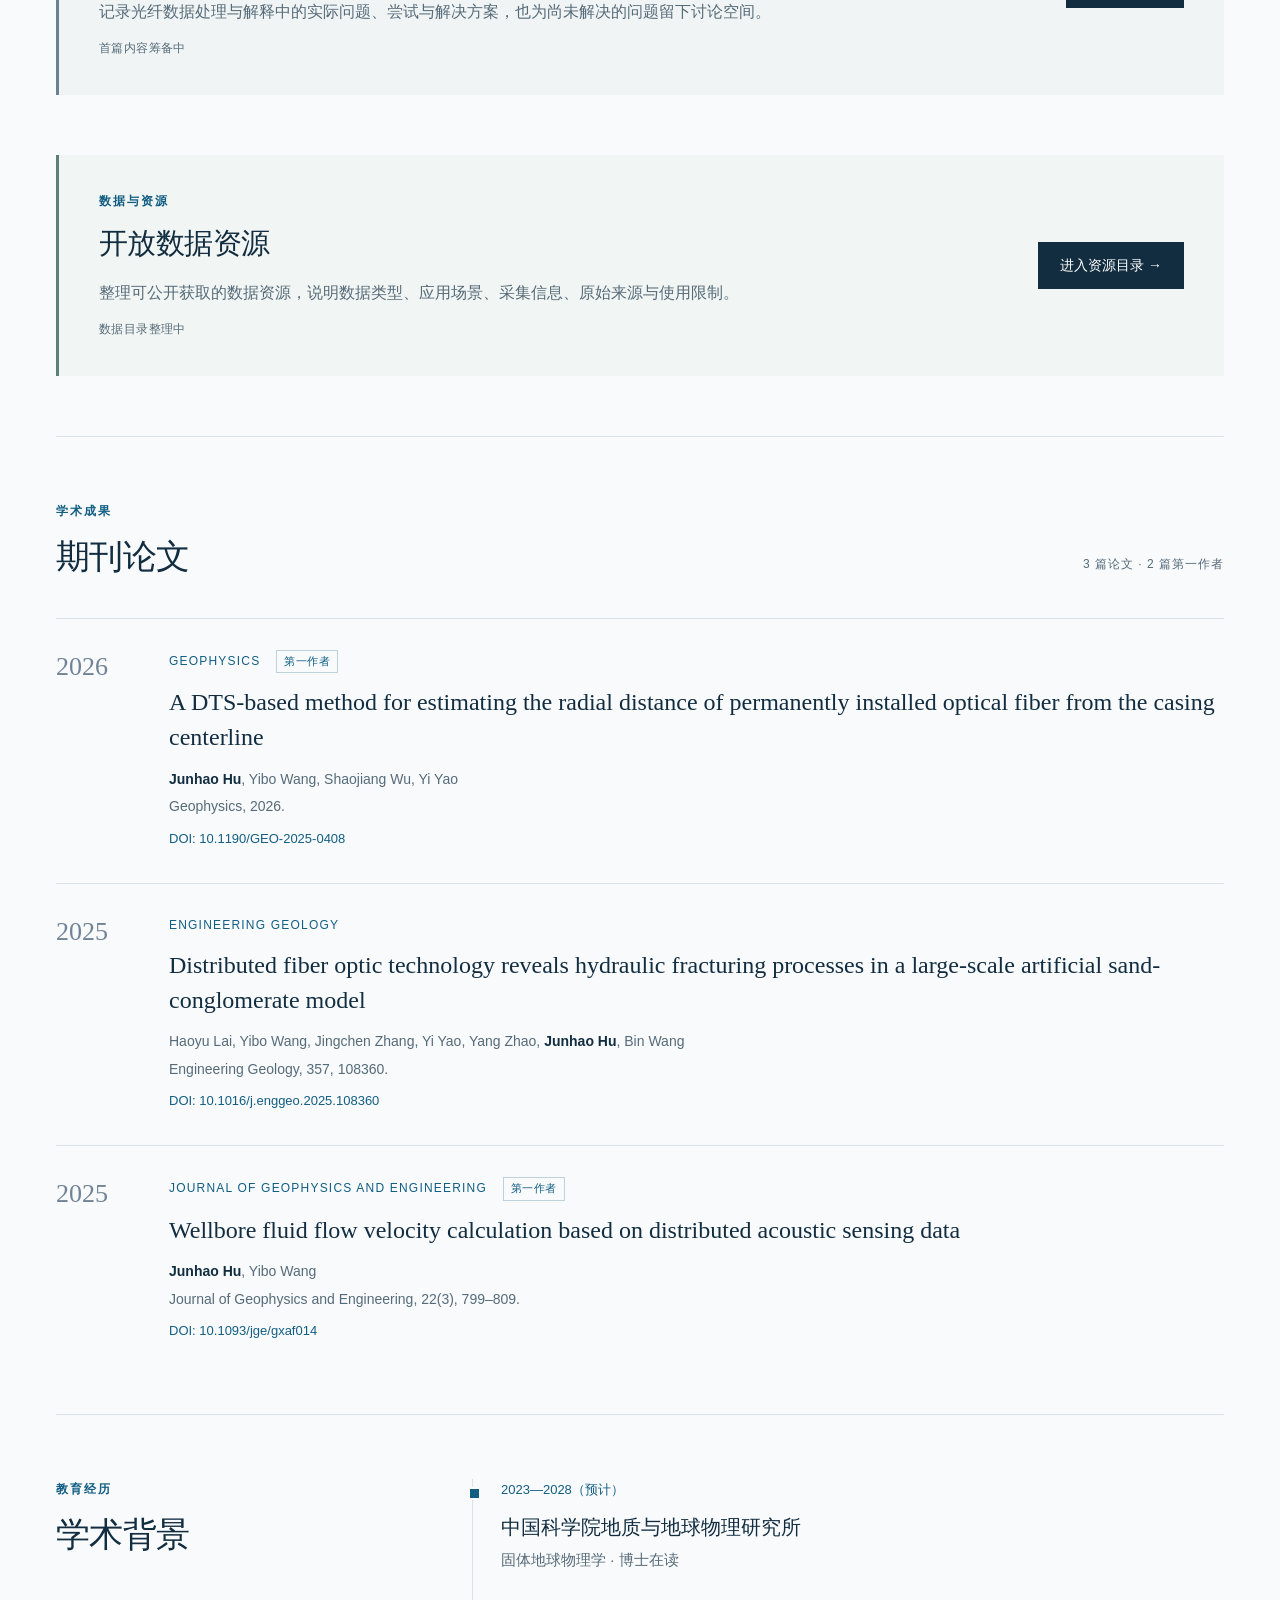
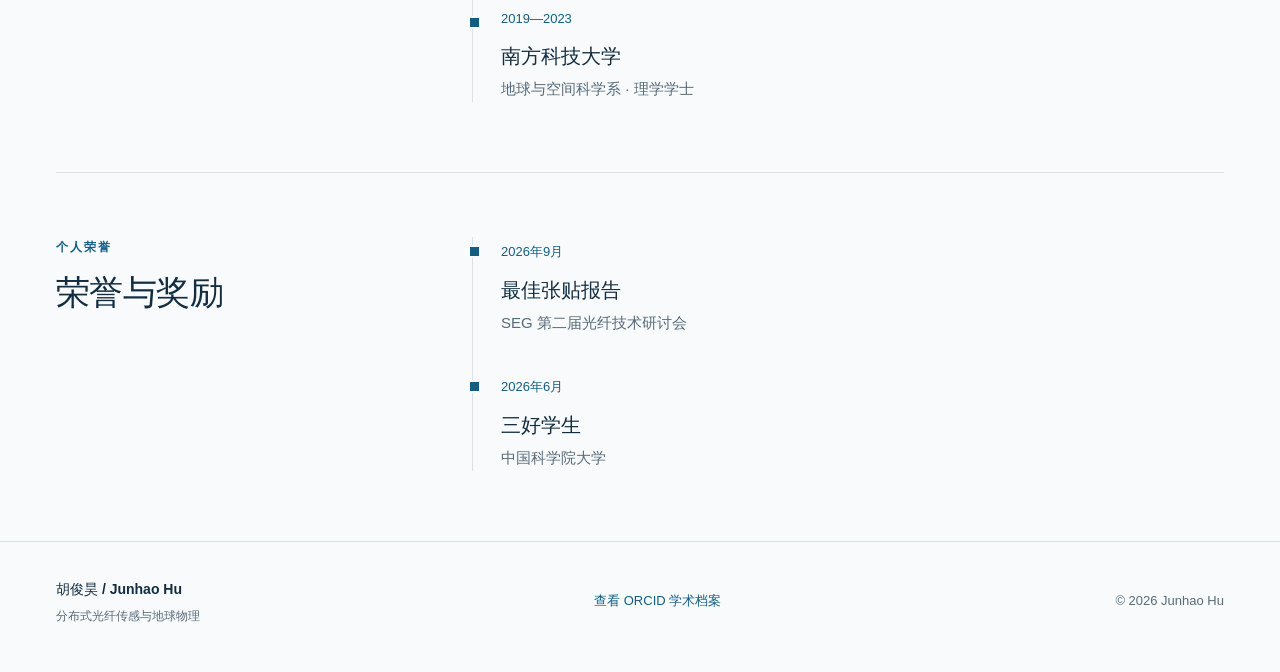
==== commit 7872e503: "Add point-by-point DAS DTS and DSS knowledge pages" ====
--- a/index.html
+++ b/index.html
@@ -4,7 +4,7 @@
 <main id="main"><section class="hero" id="home"><div class="hero-copy"><div class="eyebrow" data-zh="固体地球物理学 · 博士研究生" data-en="SOLID EARTH GEOPHYSICS · PH.D. STUDENT">固体地球物理学 · 博士研究生</div><h1><span data-zh="胡俊昊" data-en="Junhao Hu">胡俊昊</span><small data-zh="Junhao Hu" data-en="胡俊昊">Junhao Hu</small></h1><p class="institution" data-zh="中国科学院地质与地球物理研究所" data-en="Institute of Geology and Geophysics, Chinese Academy of Sciences">中国科学院地质与地球物理研究所</p><p class="lead" data-zh="以分布式光纤感知井下过程，理解油气井的全生命周期。" data-en="Sensing downhole processes with distributed fiber optics throughout the life cycle of oil and gas wells.">以分布式光纤感知井下过程，理解油气井的全生命周期。</p><p class="intro" data-zh="我的研究聚焦分布式光纤传感在固井、水力压裂与生产剖面监测中的应用，以及传感数据的物理解释。" data-en="My research focuses on distributed fiber-optic sensing for cementing, hydraulic fracturing, and production profiling, with an emphasis on the physical interpretation of sensing data.">我的研究聚焦分布式光纤传感在固井、水力压裂与生产剖面监测中的应用，以及传感数据的物理解释。</p><div class="hero-links"><a class="primary" href="#publications" data-zh="查看论文" data-en="View publications">查看论文</a><a class="orcid" href="https://orcid.org/0009-0000-9715-314X" target="_blank" rel="noopener noreferrer"><span class="orcid-icon">iD</span>ORCID <span class="orcid-number">0009-0000-9715-314X</span></a></div></div>
 <figure class="profile-photo"><img src="assets/junhao-hu.jpg" width="1706" height="1279" fetchpriority="high" alt="胡俊昊身穿橙色冬装，站在写有 ANTARCTIC CIRCLE 的标牌旁。" data-alt-zh="胡俊昊身穿橙色冬装，站在写有 ANTARCTIC CIRCLE 的标牌旁。" data-alt-en="Junhao Hu in orange winter clothing beside a sign reading ANTARCTIC CIRCLE."><figcaption><span>JUNHAO HU</span><span data-zh="胡俊昊" data-en="胡俊昊">胡俊昊</span></figcaption></figure></section>
 <section id="research" class="section research"><div class="section-heading"><div><span class="eyebrow" data-zh="研究方向" data-en="RESEARCH INTERESTS">研究方向</span><h2 data-zh="从施工到生产" data-en="From construction to production">从施工到生产</h2></div><p data-zh="分布式光纤传感 · 全生命周期监测 · 数据解释" data-en="Distributed sensing · Life-cycle monitoring · Data interpretation">分布式光纤传感 · 全生命周期监测 · 数据解释</p></div><div class="research-grid"><article><span class="index">01</span><h3 data-zh="水泥固井监测" data-en="Cementing monitoring">水泥固井监测</h3><p data-zh="研究分布式光纤传感在水泥固井过程监测中的应用，理解井下响应所反映的物理过程。" data-en="Investigating distributed fiber-optic sensing for monitoring cementing operations and interpreting the physical processes behind downhole responses.">研究分布式光纤传感在水泥固井过程监测中的应用，理解井下响应所反映的物理过程。</p><div class="tag" data-zh="固井过程" data-en="CEMENTING OPERATIONS">固井过程</div></article><article><span class="index">02</span><h3 data-zh="水力压裂监测" data-en="Hydraulic fracturing">水力压裂监测</h3><p data-zh="利用分布式光纤观测研究水力压裂过程，探索传感信号与裂缝及流体行为之间的联系。" data-en="Using distributed fiber-optic observations to study hydraulic fracturing and explore links between sensing signals, fracture behavior, and fluid processes.">利用分布式光纤观测研究水力压裂过程，探索传感信号与裂缝及流体行为之间的联系。</p><div class="tag" data-zh="裂缝与流体" data-en="FRACTURES & FLUIDS">裂缝与流体</div></article><article><span class="index">03</span><h3 data-zh="生产剖面监测" data-en="Production profiling">生产剖面监测</h3><p data-zh="研究分布式声学与温度观测中的流动信息，开展井筒流速计算与生产剖面解释。" data-en="Studying flow information in distributed acoustic and temperature measurements for wellbore velocity estimation and production-profile interpretation.">研究分布式声学与温度观测中的流动信息，开展井筒流速计算与生产剖面解释。</p><div class="tag" data-zh="流动与温度" data-en="FLOW & TEMPERATURE">流动与温度</div></article></div></section>
-<section class="knowledge-preview" aria-labelledby="knowledge-heading"><div><span class="eyebrow" data-zh="知识 · KNOWLEDGE" data-en="KNOWLEDGE · 知识">知识 · KNOWLEDGE</span><h2 id="knowledge-heading" data-zh="从信号，理解井下过程" data-en="From signals to downhole processes">从信号，理解井下过程</h2><p data-zh="分布式光纤的基本原理、井下布设、油气井生命周期与水泥水化监测。四个双语主题，从入门概念逐步深入技术细节。" data-en="Sensing principles, downhole deployment, the well life cycle, and cement hydration monitoring. Four bilingual topics, from accessible introductions to technical detail.">分布式光纤的基本原理、井下布设、油气井生命周期与水泥水化监测。四个双语主题，从入门概念逐步深入技术细节。</p></div><a class="primary" href="knowledge/index.html" data-zh="浏览知识目录 →" data-en="Explore Knowledge →">浏览知识目录 →</a></section>
+<section class="knowledge-preview" aria-labelledby="knowledge-heading"><div><span class="eyebrow" data-zh="知识 · KNOWLEDGE" data-en="KNOWLEDGE · 知识">知识 · KNOWLEDGE</span><h2 id="knowledge-heading" data-zh="从信号，理解井下过程" data-en="From signals to downhole processes">从信号，理解井下过程</h2><p data-zh="分布式光纤的基本原理与井下应用，以及 DAS、DTS、DSS 原理说明：从元件、光路到公式与解释边界。" data-en="Sensing foundations and downhole applications, plus DAS, DTS, and DSS notes: from components and optical paths to equations and interpretation limits.">分布式光纤的基本原理与井下应用，以及 DAS、DTS、DSS 原理说明：从元件、光路到公式与解释边界。</p></div><a class="primary" href="knowledge/index.html" data-zh="浏览知识目录 →" data-en="Explore Knowledge →">浏览知识目录 →</a></section>
 <section class="knowledge-preview notes-preview" aria-labelledby="notes-heading"><div><span class="eyebrow" data-zh="研究专栏 · 持续更新" data-en="RESEARCH COLUMN · ONGOING SERIES">研究专栏 · 持续更新</span><h2 id="notes-heading" data-zh="数据处理中的思考" data-en="Data Interpretation Notes">数据处理中的思考</h2><p data-zh="记录光纤数据处理与解释中的实际问题、尝试与解决方案，也为尚未解决的问题留下讨论空间。" data-en="Practical problems in fiber-optic data processing and interpretation, approaches tried, solutions found, and questions that remain open.">记录光纤数据处理与解释中的实际问题、尝试与解决方案，也为尚未解决的问题留下讨论空间。</p><p class="preview-status" data-zh="首篇内容筹备中" data-en="First article in preparation">首篇内容筹备中</p></div><a class="primary" href="notes/index.html" data-zh="进入专栏 →" data-en="Visit the column →">进入专栏 →</a></section>
 <section class="knowledge-preview datasets-preview" aria-labelledby="datasets-heading"><div><span class="eyebrow" data-zh="数据与资源" data-en="DATA & RESOURCES">数据与资源</span><h2 id="datasets-heading" data-zh="开放数据资源" data-en="Open Datasets">开放数据资源</h2><p data-zh="整理可公开获取的数据资源，说明数据类型、应用场景、采集信息、原始来源与使用限制。" data-en="A directory of publicly accessible data resources, with data types, applications, acquisition information, original sources, and usage restrictions.">整理可公开获取的数据资源，说明数据类型、应用场景、采集信息、原始来源与使用限制。</p><p class="preview-status" data-zh="数据目录整理中" data-en="Dataset catalogue in preparation">数据目录整理中</p></div><a class="primary" href="datasets/index.html" data-zh="进入资源目录 →" data-en="View the directory →">进入资源目录 →</a></section>
 <section id="publications" class="section publications"><div class="section-heading"><div><span class="eyebrow" data-zh="学术成果" data-en="PUBLICATIONS">学术成果</span><h2 data-zh="期刊论文" data-en="Journal articles">期刊论文</h2></div><span class="count" data-zh="3 篇论文 · 2 篇第一作者" data-en="3 ARTICLES · 2 FIRST-AUTHOR">3 篇论文 · 2 篇第一作者</span></div><div class="publication-list"><article class="paper"><div class="year">2026</div><div class="paper-body"><div class="journal">GEOPHYSICS <span data-zh="第一作者" data-en="FIRST AUTHOR">第一作者</span></div><h3><a href="https://doi.org/10.1190/GEO-2025-0408" target="_blank" rel="noopener noreferrer">A DTS-based method for estimating the radial distance of permanently installed optical fiber from the casing centerline</a></h3><p class="authors"><strong>Junhao Hu</strong>, Yibo Wang, Shaojiang Wu, Yi Yao</p><p class="citation">Geophysics, 2026.</p><a class="doi" href="https://doi.org/10.1190/GEO-2025-0408" target="_blank" rel="noopener noreferrer">DOI: 10.1190/GEO-2025-0408</a></div></article><article class="paper"><div class="year">2025</div><div class="paper-body"><div class="journal">ENGINEERING GEOLOGY</div><h3><a href="https://doi.org/10.1016/j.enggeo.2025.108360" target="_blank" rel="noopener noreferrer">Distributed fiber optic technology reveals hydraulic fracturing processes in a large-scale artificial sand-conglomerate model</a></h3><p class="authors">Haoyu Lai, Yibo Wang, Jingchen Zhang, Yi Yao, Yang Zhao, <strong>Junhao Hu</strong>, Bin Wang</p><p class="citation">Engineering Geology, 357, 108360.</p><a class="doi" href="https://doi.org/10.1016/j.enggeo.2025.108360" target="_blank" rel="noopener noreferrer">DOI: 10.1016/j.enggeo.2025.108360</a></div></article><article class="paper"><div class="year">2025</div><div class="paper-body"><div class="journal">JOURNAL OF GEOPHYSICS AND ENGINEERING <span data-zh="第一作者" data-en="FIRST AUTHOR">第一作者</span></div><h3><a href="https://doi.org/10.1093/jge/gxaf014" target="_blank" rel="noopener noreferrer">Wellbore fluid flow velocity calculation based on distributed acoustic sensing data</a></h3><p class="authors"><strong>Junhao Hu</strong>, Yibo Wang</p><p class="citation">Journal of Geophysics and Engineering, 22(3), 799–809.</p><a class="doi" href="https://doi.org/10.1093/jge/gxaf014" target="_blank" rel="noopener noreferrer">DOI: 10.1093/jge/gxaf014</a></div></article></div></section>
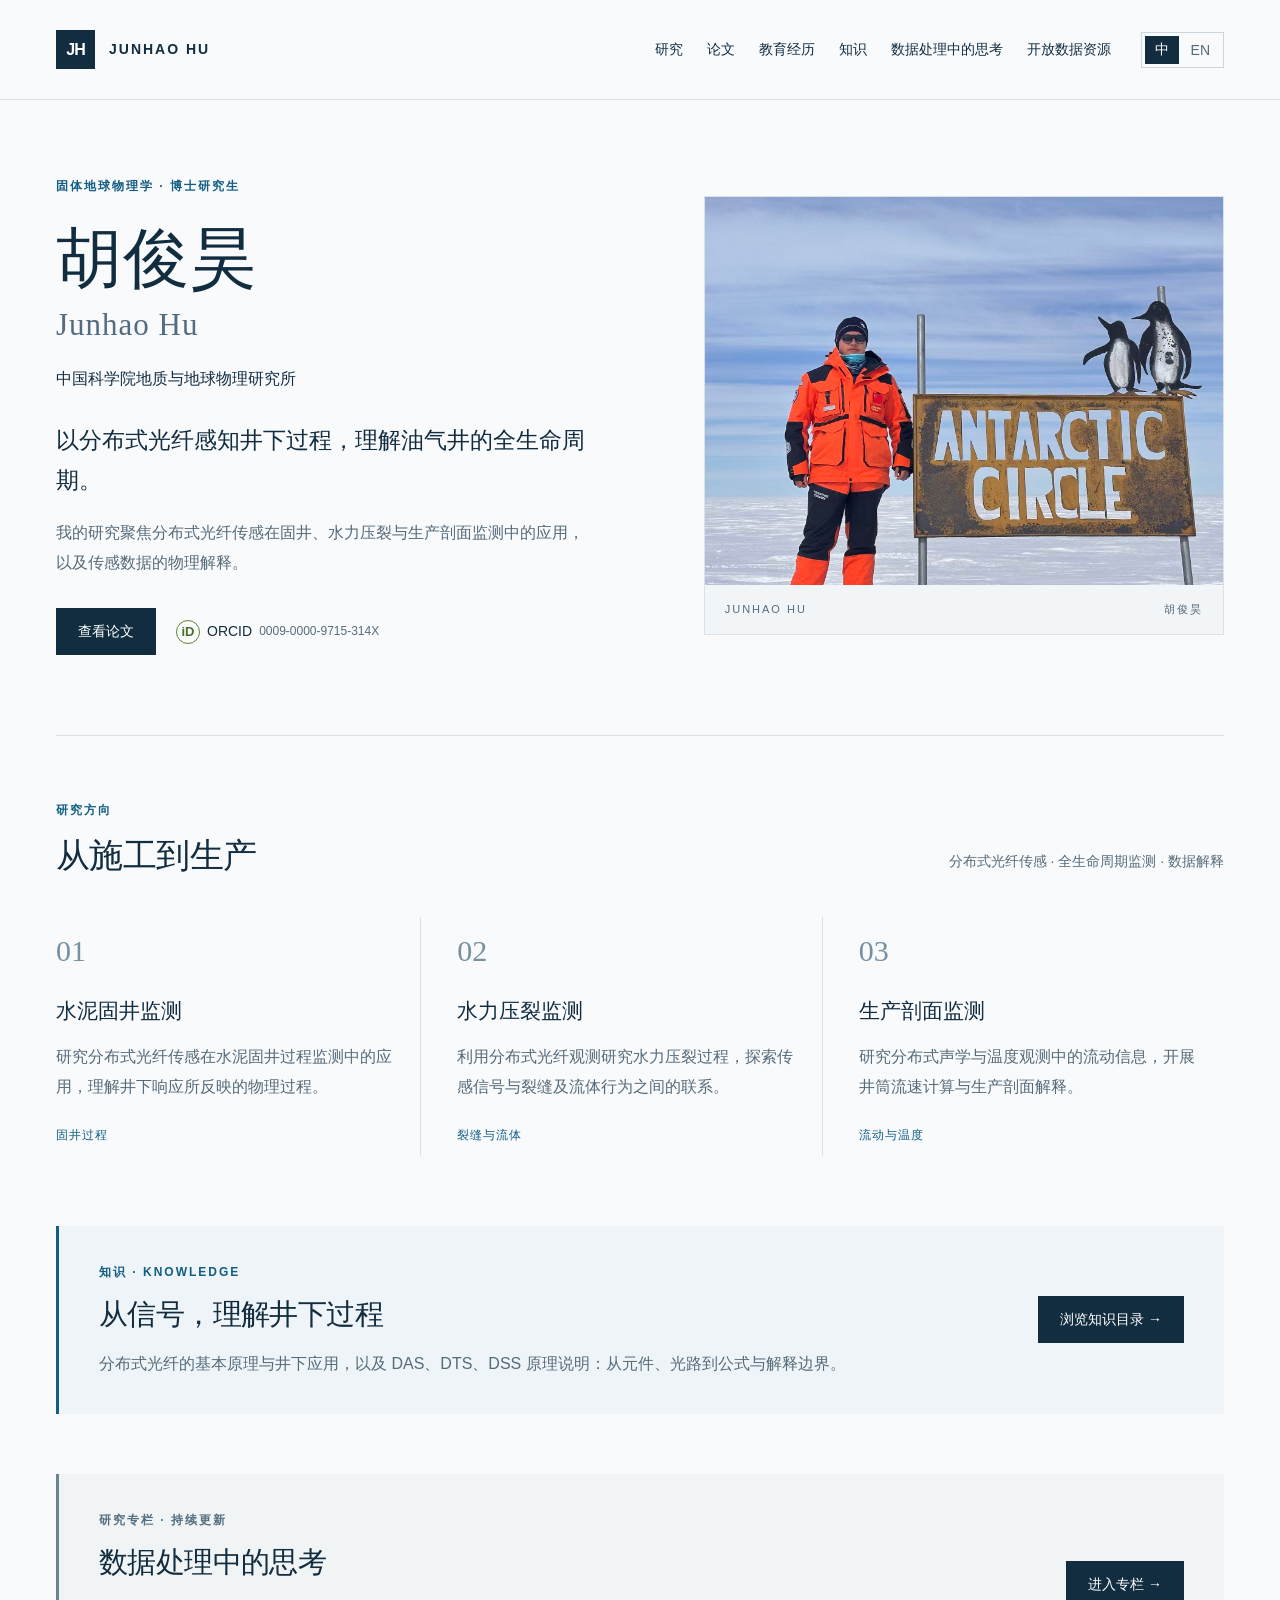
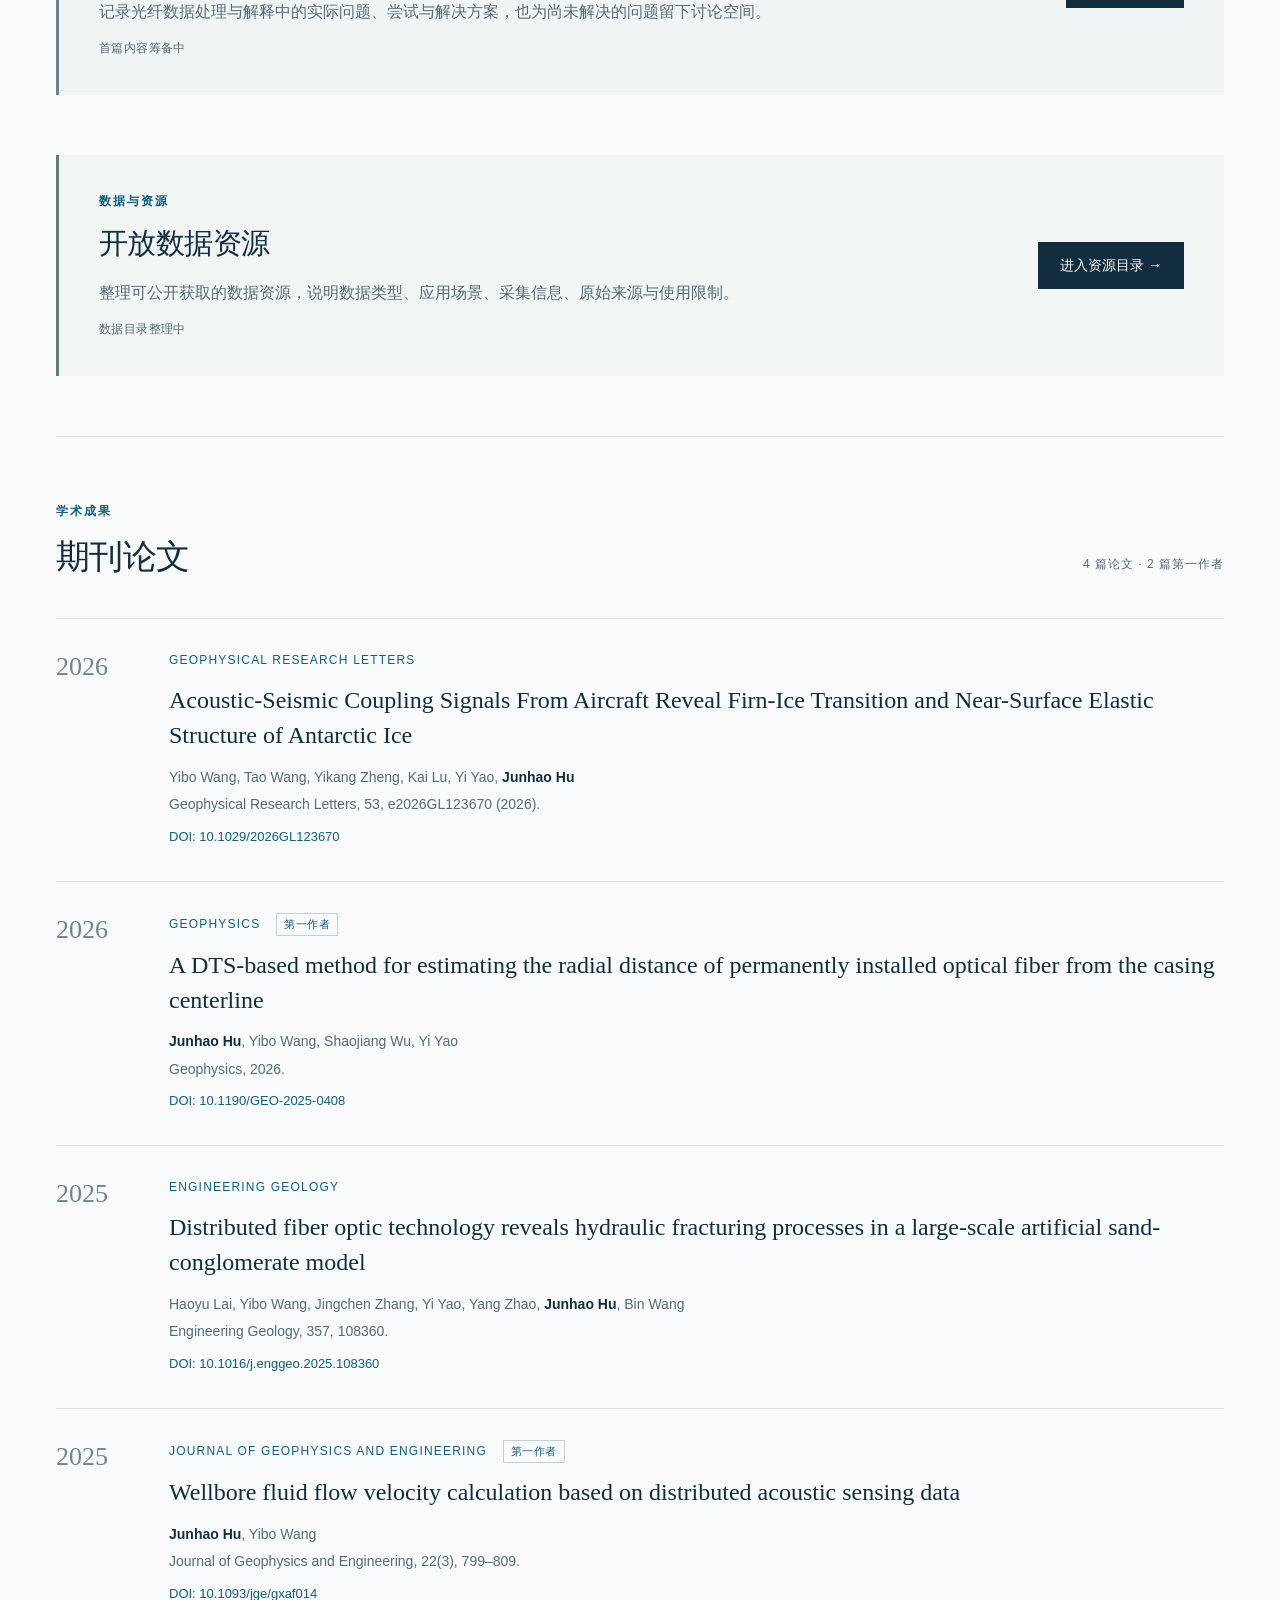
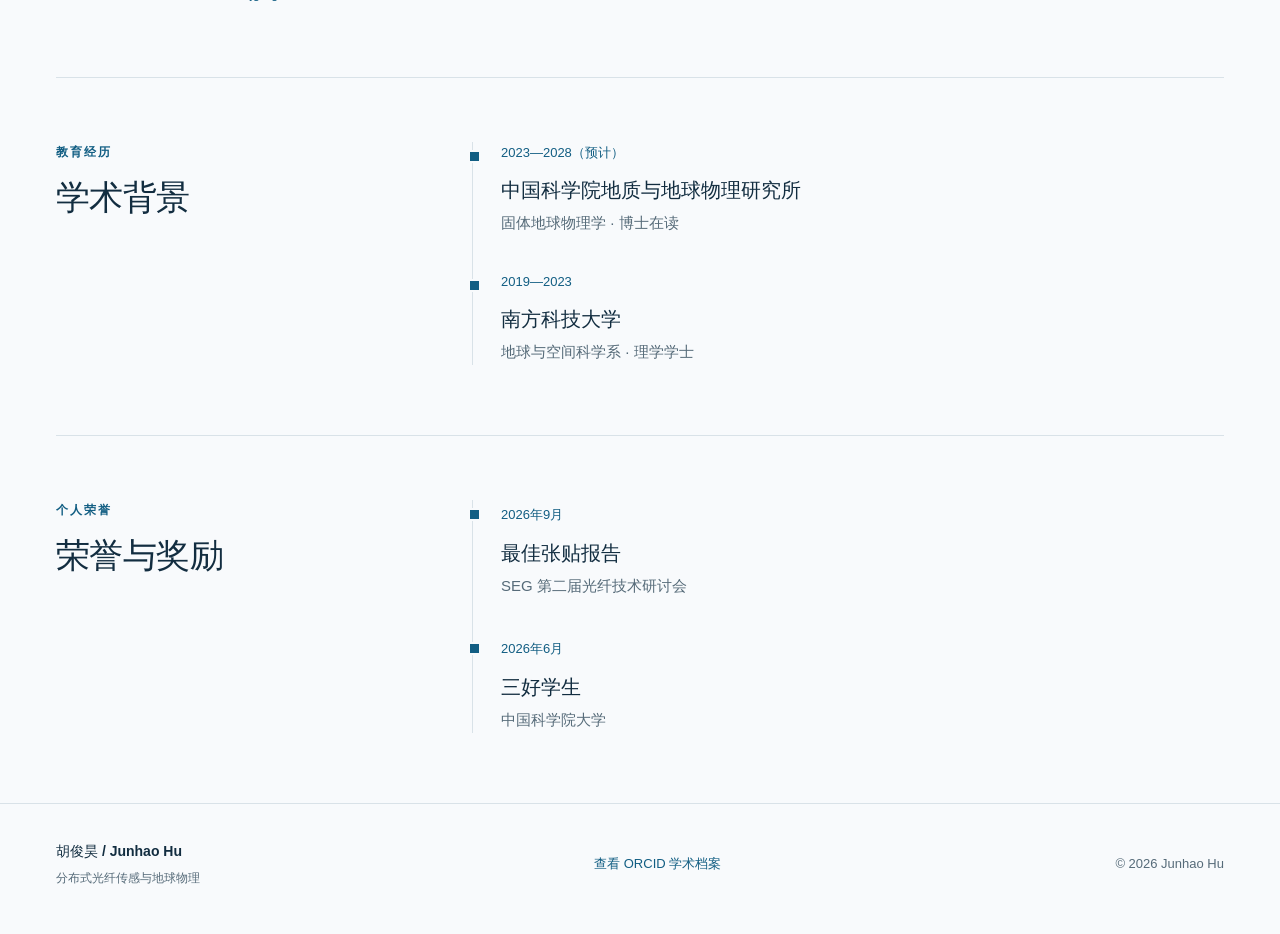
==== commit cd611099: "Add 2026 GRL publication and update bilingual publication count" ====
--- a/index.html
+++ b/index.html
@@ -7,7 +7,7 @@
 <section class="knowledge-preview" aria-labelledby="knowledge-heading"><div><span class="eyebrow" data-zh="知识 · KNOWLEDGE" data-en="KNOWLEDGE · 知识">知识 · KNOWLEDGE</span><h2 id="knowledge-heading" data-zh="从信号，理解井下过程" data-en="From signals to downhole processes">从信号，理解井下过程</h2><p data-zh="分布式光纤的基本原理与井下应用，以及 DAS、DTS、DSS 原理说明：从元件、光路到公式与解释边界。" data-en="Sensing foundations and downhole applications, plus DAS, DTS, and DSS notes: from components and optical paths to equations and interpretation limits.">分布式光纤的基本原理与井下应用，以及 DAS、DTS、DSS 原理说明：从元件、光路到公式与解释边界。</p></div><a class="primary" href="knowledge/index.html" data-zh="浏览知识目录 →" data-en="Explore Knowledge →">浏览知识目录 →</a></section>
 <section class="knowledge-preview notes-preview" aria-labelledby="notes-heading"><div><span class="eyebrow" data-zh="研究专栏 · 持续更新" data-en="RESEARCH COLUMN · ONGOING SERIES">研究专栏 · 持续更新</span><h2 id="notes-heading" data-zh="数据处理中的思考" data-en="Data Interpretation Notes">数据处理中的思考</h2><p data-zh="记录光纤数据处理与解释中的实际问题、尝试与解决方案，也为尚未解决的问题留下讨论空间。" data-en="Practical problems in fiber-optic data processing and interpretation, approaches tried, solutions found, and questions that remain open.">记录光纤数据处理与解释中的实际问题、尝试与解决方案，也为尚未解决的问题留下讨论空间。</p><p class="preview-status" data-zh="首篇内容筹备中" data-en="First article in preparation">首篇内容筹备中</p></div><a class="primary" href="notes/index.html" data-zh="进入专栏 →" data-en="Visit the column →">进入专栏 →</a></section>
 <section class="knowledge-preview datasets-preview" aria-labelledby="datasets-heading"><div><span class="eyebrow" data-zh="数据与资源" data-en="DATA & RESOURCES">数据与资源</span><h2 id="datasets-heading" data-zh="开放数据资源" data-en="Open Datasets">开放数据资源</h2><p data-zh="整理可公开获取的数据资源，说明数据类型、应用场景、采集信息、原始来源与使用限制。" data-en="A directory of publicly accessible data resources, with data types, applications, acquisition information, original sources, and usage restrictions.">整理可公开获取的数据资源，说明数据类型、应用场景、采集信息、原始来源与使用限制。</p><p class="preview-status" data-zh="数据目录整理中" data-en="Dataset catalogue in preparation">数据目录整理中</p></div><a class="primary" href="datasets/index.html" data-zh="进入资源目录 →" data-en="View the directory →">进入资源目录 →</a></section>
-<section id="publications" class="section publications"><div class="section-heading"><div><span class="eyebrow" data-zh="学术成果" data-en="PUBLICATIONS">学术成果</span><h2 data-zh="期刊论文" data-en="Journal articles">期刊论文</h2></div><span class="count" data-zh="3 篇论文 · 2 篇第一作者" data-en="3 ARTICLES · 2 FIRST-AUTHOR">3 篇论文 · 2 篇第一作者</span></div><div class="publication-list"><article class="paper"><div class="year">2026</div><div class="paper-body"><div class="journal">GEOPHYSICS <span data-zh="第一作者" data-en="FIRST AUTHOR">第一作者</span></div><h3><a href="https://doi.org/10.1190/GEO-2025-0408" target="_blank" rel="noopener noreferrer">A DTS-based method for estimating the radial distance of permanently installed optical fiber from the casing centerline</a></h3><p class="authors"><strong>Junhao Hu</strong>, Yibo Wang, Shaojiang Wu, Yi Yao</p><p class="citation">Geophysics, 2026.</p><a class="doi" href="https://doi.org/10.1190/GEO-2025-0408" target="_blank" rel="noopener noreferrer">DOI: 10.1190/GEO-2025-0408</a></div></article><article class="paper"><div class="year">2025</div><div class="paper-body"><div class="journal">ENGINEERING GEOLOGY</div><h3><a href="https://doi.org/10.1016/j.enggeo.2025.108360" target="_blank" rel="noopener noreferrer">Distributed fiber optic technology reveals hydraulic fracturing processes in a large-scale artificial sand-conglomerate model</a></h3><p class="authors">Haoyu Lai, Yibo Wang, Jingchen Zhang, Yi Yao, Yang Zhao, <strong>Junhao Hu</strong>, Bin Wang</p><p class="citation">Engineering Geology, 357, 108360.</p><a class="doi" href="https://doi.org/10.1016/j.enggeo.2025.108360" target="_blank" rel="noopener noreferrer">DOI: 10.1016/j.enggeo.2025.108360</a></div></article><article class="paper"><div class="year">2025</div><div class="paper-body"><div class="journal">JOURNAL OF GEOPHYSICS AND ENGINEERING <span data-zh="第一作者" data-en="FIRST AUTHOR">第一作者</span></div><h3><a href="https://doi.org/10.1093/jge/gxaf014" target="_blank" rel="noopener noreferrer">Wellbore fluid flow velocity calculation based on distributed acoustic sensing data</a></h3><p class="authors"><strong>Junhao Hu</strong>, Yibo Wang</p><p class="citation">Journal of Geophysics and Engineering, 22(3), 799–809.</p><a class="doi" href="https://doi.org/10.1093/jge/gxaf014" target="_blank" rel="noopener noreferrer">DOI: 10.1093/jge/gxaf014</a></div></article></div></section>
+<section id="publications" class="section publications"><div class="section-heading"><div><span class="eyebrow" data-zh="学术成果" data-en="PUBLICATIONS">学术成果</span><h2 data-zh="期刊论文" data-en="Journal articles">期刊论文</h2></div><span class="count" data-zh="4 篇论文 · 2 篇第一作者" data-en="4 ARTICLES · 2 FIRST-AUTHOR">4 篇论文 · 2 篇第一作者</span></div><div class="publication-list"><article class="paper"><div class="year">2026</div><div class="paper-body"><div class="journal">GEOPHYSICAL RESEARCH LETTERS</div><h3><a href="https://doi.org/10.1029/2026GL123670" target="_blank" rel="noopener noreferrer">Acoustic-Seismic Coupling Signals From Aircraft Reveal Firn-Ice Transition and Near-Surface Elastic Structure of Antarctic Ice</a></h3><p class="authors">Yibo Wang, Tao Wang, Yikang Zheng, Kai Lu, Yi Yao, <strong>Junhao Hu</strong></p><p class="citation">Geophysical Research Letters, 53, e2026GL123670 (2026).</p><a class="doi" href="https://doi.org/10.1029/2026GL123670" target="_blank" rel="noopener noreferrer">DOI: 10.1029/2026GL123670</a></div></article><article class="paper"><div class="year">2026</div><div class="paper-body"><div class="journal">GEOPHYSICS <span data-zh="第一作者" data-en="FIRST AUTHOR">第一作者</span></div><h3><a href="https://doi.org/10.1190/GEO-2025-0408" target="_blank" rel="noopener noreferrer">A DTS-based method for estimating the radial distance of permanently installed optical fiber from the casing centerline</a></h3><p class="authors"><strong>Junhao Hu</strong>, Yibo Wang, Shaojiang Wu, Yi Yao</p><p class="citation">Geophysics, 2026.</p><a class="doi" href="https://doi.org/10.1190/GEO-2025-0408" target="_blank" rel="noopener noreferrer">DOI: 10.1190/GEO-2025-0408</a></div></article><article class="paper"><div class="year">2025</div><div class="paper-body"><div class="journal">ENGINEERING GEOLOGY</div><h3><a href="https://doi.org/10.1016/j.enggeo.2025.108360" target="_blank" rel="noopener noreferrer">Distributed fiber optic technology reveals hydraulic fracturing processes in a large-scale artificial sand-conglomerate model</a></h3><p class="authors">Haoyu Lai, Yibo Wang, Jingchen Zhang, Yi Yao, Yang Zhao, <strong>Junhao Hu</strong>, Bin Wang</p><p class="citation">Engineering Geology, 357, 108360.</p><a class="doi" href="https://doi.org/10.1016/j.enggeo.2025.108360" target="_blank" rel="noopener noreferrer">DOI: 10.1016/j.enggeo.2025.108360</a></div></article><article class="paper"><div class="year">2025</div><div class="paper-body"><div class="journal">JOURNAL OF GEOPHYSICS AND ENGINEERING <span data-zh="第一作者" data-en="FIRST AUTHOR">第一作者</span></div><h3><a href="https://doi.org/10.1093/jge/gxaf014" target="_blank" rel="noopener noreferrer">Wellbore fluid flow velocity calculation based on distributed acoustic sensing data</a></h3><p class="authors"><strong>Junhao Hu</strong>, Yibo Wang</p><p class="citation">Journal of Geophysics and Engineering, 22(3), 799–809.</p><a class="doi" href="https://doi.org/10.1093/jge/gxaf014" target="_blank" rel="noopener noreferrer">DOI: 10.1093/jge/gxaf014</a></div></article></div></section>
 <section id="education" class="section education"><div><span class="eyebrow" data-zh="教育经历" data-en="EDUCATION">教育经历</span><h2 data-zh="学术背景" data-en="Academic background">学术背景</h2></div><div class="timeline"><article><div class="education-date" data-zh="2023—2028（预计）" data-en="2023—2028 (expected)">2023—2028（预计）</div><h3 data-zh="中国科学院地质与地球物理研究所" data-en="Institute of Geology and Geophysics, Chinese Academy of Sciences">中国科学院地质与地球物理研究所</h3><p data-zh="固体地球物理学 · 博士在读" data-en="Ph.D. studies in Solid Earth Geophysics">固体地球物理学 · 博士在读</p></article><article><div class="education-date">2019—2023</div><h3 data-zh="南方科技大学" data-en="Southern University of Science and Technology">南方科技大学</h3><p data-zh="地球与空间科学系 · 理学学士" data-en="B.Sc. · Department of Earth and Space Sciences">地球与空间科学系 · 理学学士</p></article></div></section>
 <section id="honors" class="section education" aria-labelledby="honors-heading"><div><span class="eyebrow" data-zh="个人荣誉" data-en="RECOGNITION">个人荣誉</span><h2 id="honors-heading" data-zh="荣誉与奖励" data-en="Honors &amp; Awards">荣誉与奖励</h2></div><div class="timeline"><article><time class="education-date" datetime="2026-09" data-zh="2026年9月" data-en="September 2026">2026年9月</time><h3 data-zh="最佳张贴报告" data-en="Best Poster Award">最佳张贴报告</h3><p data-zh="SEG 第二届光纤技术研讨会" data-en="SEG 2nd Workshop on Fiber-Optic Technology">SEG 第二届光纤技术研讨会</p></article><article><time class="education-date" datetime="2026-06" data-zh="2026年6月" data-en="June 2026">2026年6月</time><h3 data-zh="三好学生" data-en="Merit Student (三好学生)">三好学生</h3><p data-zh="中国科学院大学" data-en="University of Chinese Academy of Sciences">中国科学院大学</p></article></div></section>
 </main><footer><div><strong data-zh="胡俊昊 / Junhao Hu" data-en="Junhao Hu / 胡俊昊">胡俊昊 / Junhao Hu</strong><p data-zh="分布式光纤传感与地球物理" data-en="Distributed fiber-optic sensing & geophysics">分布式光纤传感与地球物理</p></div><a href="https://orcid.org/0009-0000-9715-314X" target="_blank" rel="noopener noreferrer" data-zh="查看 ORCID 学术档案" data-en="View ORCID profile">查看 ORCID 学术档案</a><span>© 2026 Junhao Hu</span></footer><script src="app.js"></script></body></html>
--- a/knowledge/knowledge.css
+++ b/knowledge/knowledge.css
@@ -1,4 +1,5 @@
 /* Knowledge section. Shared palette and typography come from ../style.css. */
+.instrument-implementations{display:grid;grid-template-columns:1fr;gap:16px;margin:25px 0 20px}.instrument-implementations article{border:1px solid var(--line);background:#f0f5f8;padding:22px 25px}.article-body .instrument-implementations h3{margin:8px 0 12px;font-size:21px}.instrument-implementations p{font-size:15px;color:var(--muted)}.instrument-implementations a{font-size:14px}
 [hidden]{display:none!important}nav{flex-wrap:wrap}nav a[aria-current=page]{color:var(--blue);border-bottom:1px solid var(--blue)}
 .knowledge-preview{background:#eef4f7;padding:36px 40px;margin:0 0 60px;border-left:3px solid var(--blue);display:grid;grid-template-columns:1fr auto;gap:28px;align-items:center}.knowledge-preview p{color:var(--muted);max-width:800px;margin-bottom:0}.knowledge-preview h2{font-size:29px}.knowledge-preview .primary{white-space:nowrap}.knowledge-hero{padding:60px 0 42px;max-width:900px}.breadcrumbs{font-size:13px;color:var(--muted);margin-bottom:30px;display:flex;gap:10px;flex-wrap:wrap}.breadcrumbs a{color:var(--blue)}.knowledge-hero h1,.article-hero h1{font-weight:500;line-height:1.25;letter-spacing:-1px;font-size:48px;margin:14px 0 20px}.knowledge-hero .lede,.article-hero .lede{font-size:20px;line-height:1.7;color:var(--muted);margin:0;max-width:820px}.reading-note{display:flex;gap:10px;flex-wrap:wrap;margin-top:28px;font-size:12px;color:var(--blue)}.reading-note span{padding:4px 10px;border:1px solid #cbdce6;background:#f0f6f9}.knowledge-grid{display:grid;grid-template-columns:repeat(2,minmax(0,1fr));gap:24px;padding:0 0 50px}.topic-card{border:1px solid var(--line);background:#fff;padding:32px;display:flex;flex-direction:column;position:relative;min-width:0;transition:border-color .15s}.topic-card:hover{border-color:#729bb2}.topic-card .card-top{display:flex;justify-content:space-between;gap:15px;align-items:center}.topic-card h2{font-size:26px;line-height:1.4;margin:17px 0 12px}.topic-card p{color:var(--muted);margin:0 0 25px}.topic-card .card-link{color:var(--blue);font-size:14px;margin-top:auto;display:inline-flex;align-self:flex-start;gap:18px;align-items:center}.topic-card .card-link:after{content:'↗';font-size:22px}.topic-card .index{font-size:25px}.category-tag{font-size:11px;color:var(--blue);letter-spacing:1px}.knowledge-guide{padding:30px 0 55px;border-top:1px solid var(--line);display:grid;grid-template-columns:1fr 1fr;gap:50px}.knowledge-guide h2{font-size:24px}.knowledge-guide p{color:var(--muted);font-size:15px}.knowledge-guide a,.article-body a,.article-footer a{text-decoration:underline;text-underline-offset:3px;color:var(--blue)}.article-hero{padding:42px 0 35px;max-width:970px}.article-hero h1{font-size:44px}.article-layout{display:grid;grid-template-columns:220px minmax(0,1fr);gap:56px;align-items:start;padding-bottom:60px}.article-sidebar{position:sticky;top:25px;font-size:13px}.article-sidebar .sidebar-label{display:block;color:var(--muted);letter-spacing:1px;font-size:11px;margin-bottom:12px}.article-sidebar ol{list-style:none;padding:0;margin:0 0 25px}.article-sidebar li{margin:10px 0;line-height:1.65}.article-sidebar a{display:block}.article-sidebar a:hover{text-decoration:underline;text-underline-offset:4px}.article-directory{border-top:1px solid var(--line);padding-top:18px}.article-directory summary{font-weight:600;cursor:pointer;margin-bottom:14px;line-height:1.7}.article-directory ul{list-style:none;padding:0;margin:0}.article-directory li{padding-left:12px;border-left:2px solid var(--line);margin:12px 0}.article-directory li.current{border-color:var(--blue);color:var(--blue)}.article-body{min-width:0;max-width:910px}.article-body .topic-section{padding:30px 0 15px;border-top:1px solid var(--line);scroll-margin-top:25px}.article-body .topic-section h2{font-size:28px;letter-spacing:-.3px;margin:7px 0 20px}.article-body h3{font-size:20px;line-height:1.5;font-weight:600;margin:24px 0 10px}.article-body p{margin:0 0 18px}.article-body ul,.article-body ol{padding-left:22px;margin:15px 0 20px}.article-body li{padding-left:3px;margin:8px 0}.article-body .citation-link{white-space:nowrap;font-size:12px;vertical-align:super;line-height:0;text-decoration:none;padding:0 2px}.level-label{font-size:11px;color:var(--blue);font-weight:650;letter-spacing:1.3px}.concept-figure{margin:25px 0 30px;background:#f0f5f8;border:1px solid var(--line);padding:20px}.concept-figure img{width:100%;height:auto;display:block}.concept-figure figcaption{font-size:12px;line-height:1.65;color:var(--muted);border-top:1px solid #d5e1e8;padding-top:14px;margin-top:14px}.callout{border-left:3px solid #bc7e38;background:#fff7ea;padding:20px 24px;margin:26px 0}.callout p:last-child{margin-bottom:0}.equation{font-family:Georgia,serif;background:#edf4f8;color:#173e56;padding:16px 20px;overflow-wrap:anywhere;margin:20px 0}.equation small{font-family:Inter,'Segoe UI','PingFang SC','Microsoft YaHei',sans-serif;display:block;font-size:13px;color:var(--muted);margin-top:8px}.article-body .references{font-size:14px;line-height:1.7}.references li{margin:17px 0;overflow-wrap:anywhere;scroll-margin-top:30px}.references .source-type{display:block;font-size:12px;color:var(--muted);margin-top:3px}.article-footer{display:flex;justify-content:space-between;gap:30px;border-top:1px solid var(--line);margin-top:30px;padding-top:25px;font-size:14px}.knowledge-disclaimer{font-size:13px;color:var(--muted);padding:20px 0 0;border-top:1px solid var(--line)}.noscript-note{background:#fff3d9;padding:12px 24px;font-size:14px}.noscript-note a{text-decoration:underline}summary:focus-visible{outline:3px solid #ce771e;outline-offset:5px}
 @media(max-width:1050px){.article-layout{grid-template-columns:190px minmax(0,1fr);gap:32px}.article-hero h1{font-size:39px}.concept-figure{padding:12px}}@media(max-width:800px){.article-layout{grid-template-columns:1fr;gap:25px}.article-sidebar{position:static;border:1px solid var(--line);padding:20px;background:#f0f5f8}.article-sidebar ol{display:flex;gap:10px 22px;flex-wrap:wrap;margin-bottom:12px}.article-sidebar ol li{margin:0}.article-directory{padding-top:12px}.article-directory summary{margin-bottom:0}.article-directory[open] summary{margin-bottom:12px}.article-directory ul{display:grid;grid-template-columns:1fr 1fr;gap:10px}.article-directory li{margin:0}.article-hero{padding-top:30px}.knowledge-preview{grid-template-columns:1fr;gap:20px}.knowledge-preview .primary{justify-self:start}.knowledge-hero h1,.article-hero h1{font-size:36px}.knowledge-hero .lede,.article-hero .lede{font-size:18px}.knowledge-grid{gap:18px}.topic-card{padding:24px}.topic-card h2{font-size:23px}.knowledge-guide{gap:25px}.knowledge-preview{padding:28px}.article-body .topic-section h2{font-size:26px}}
